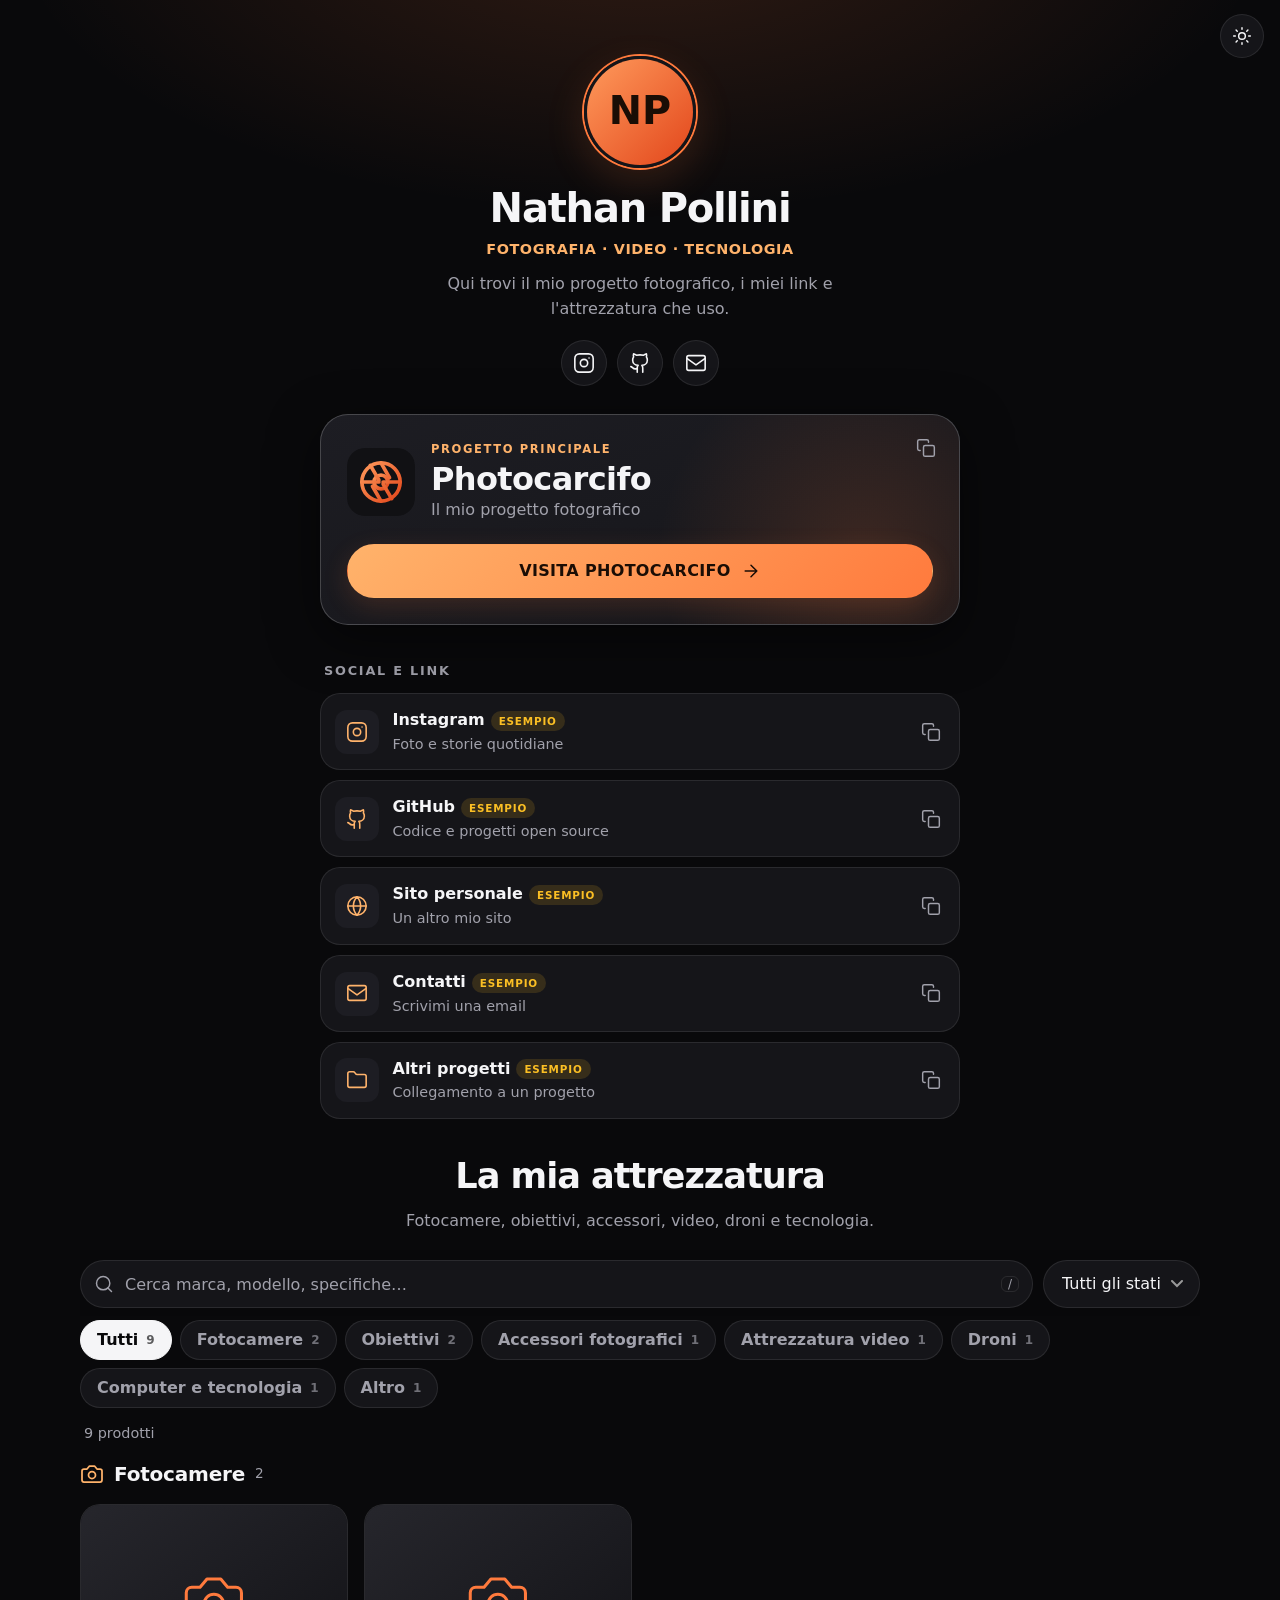
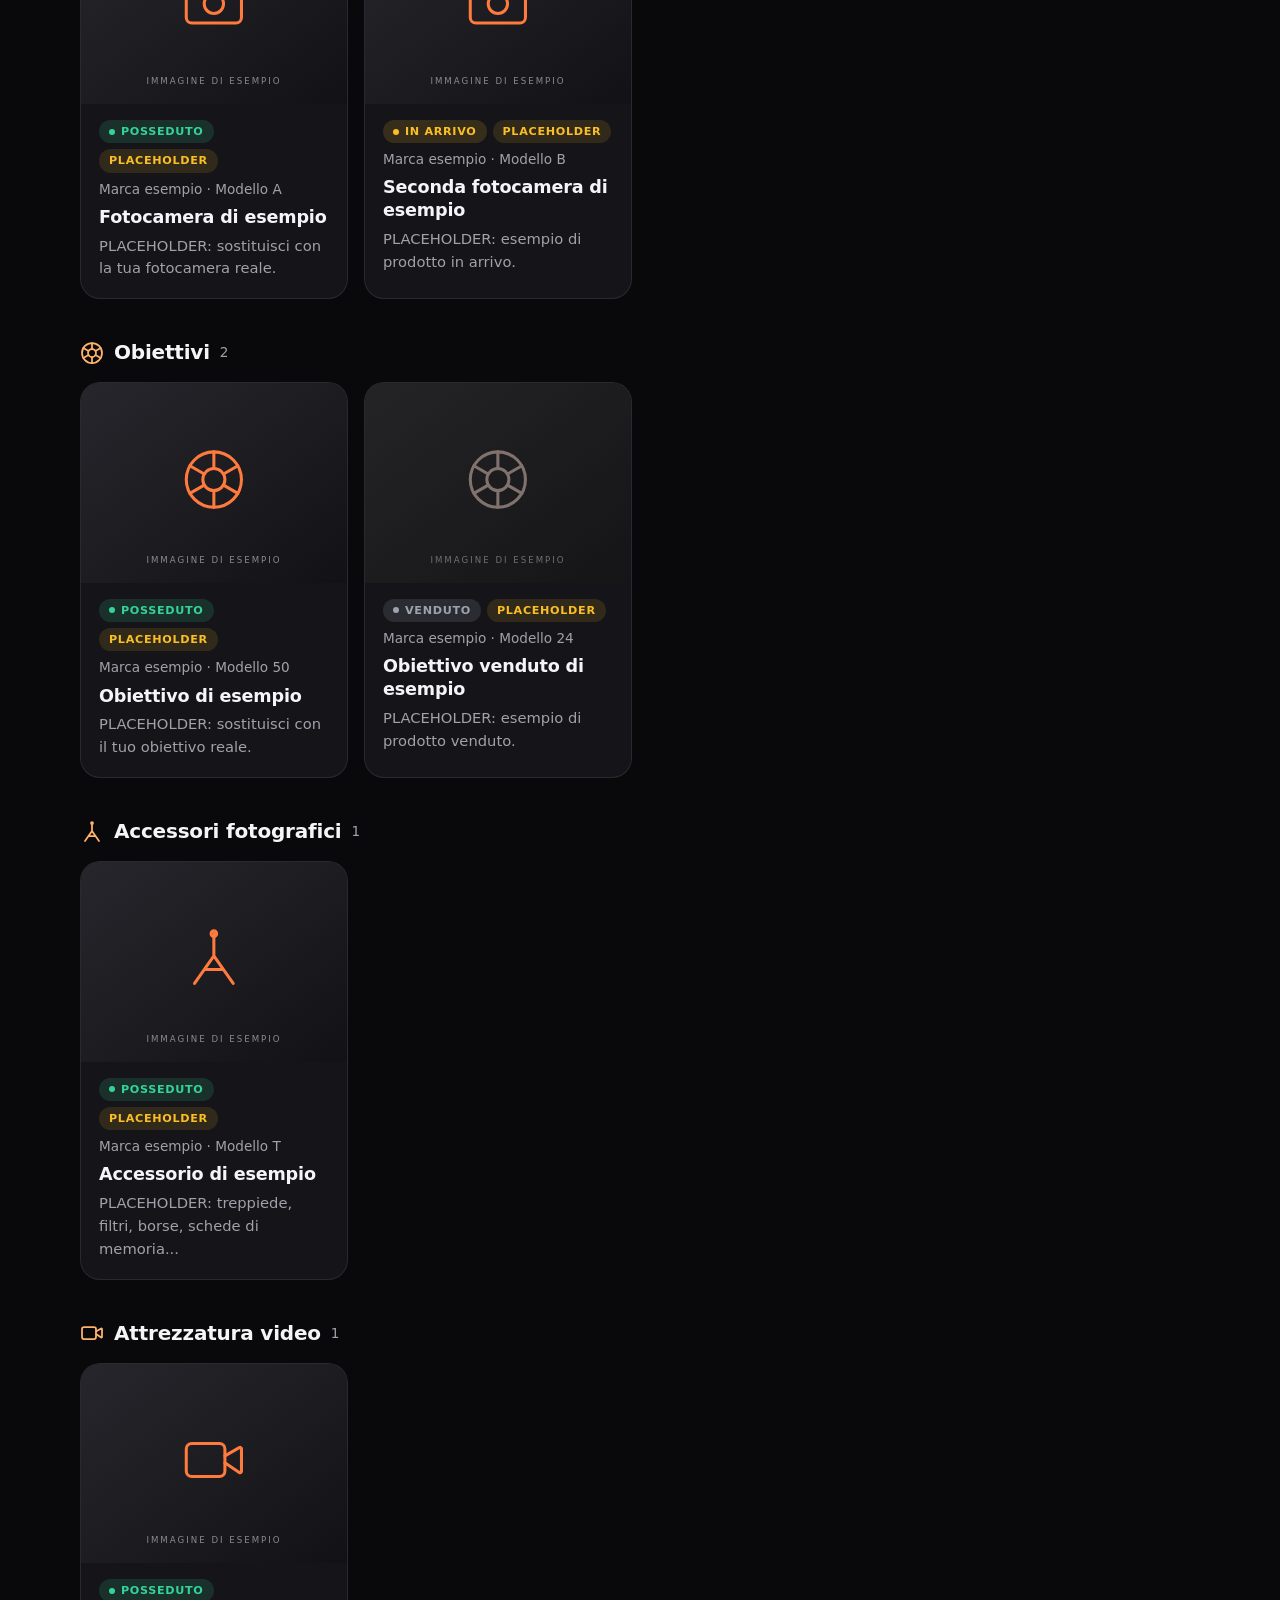
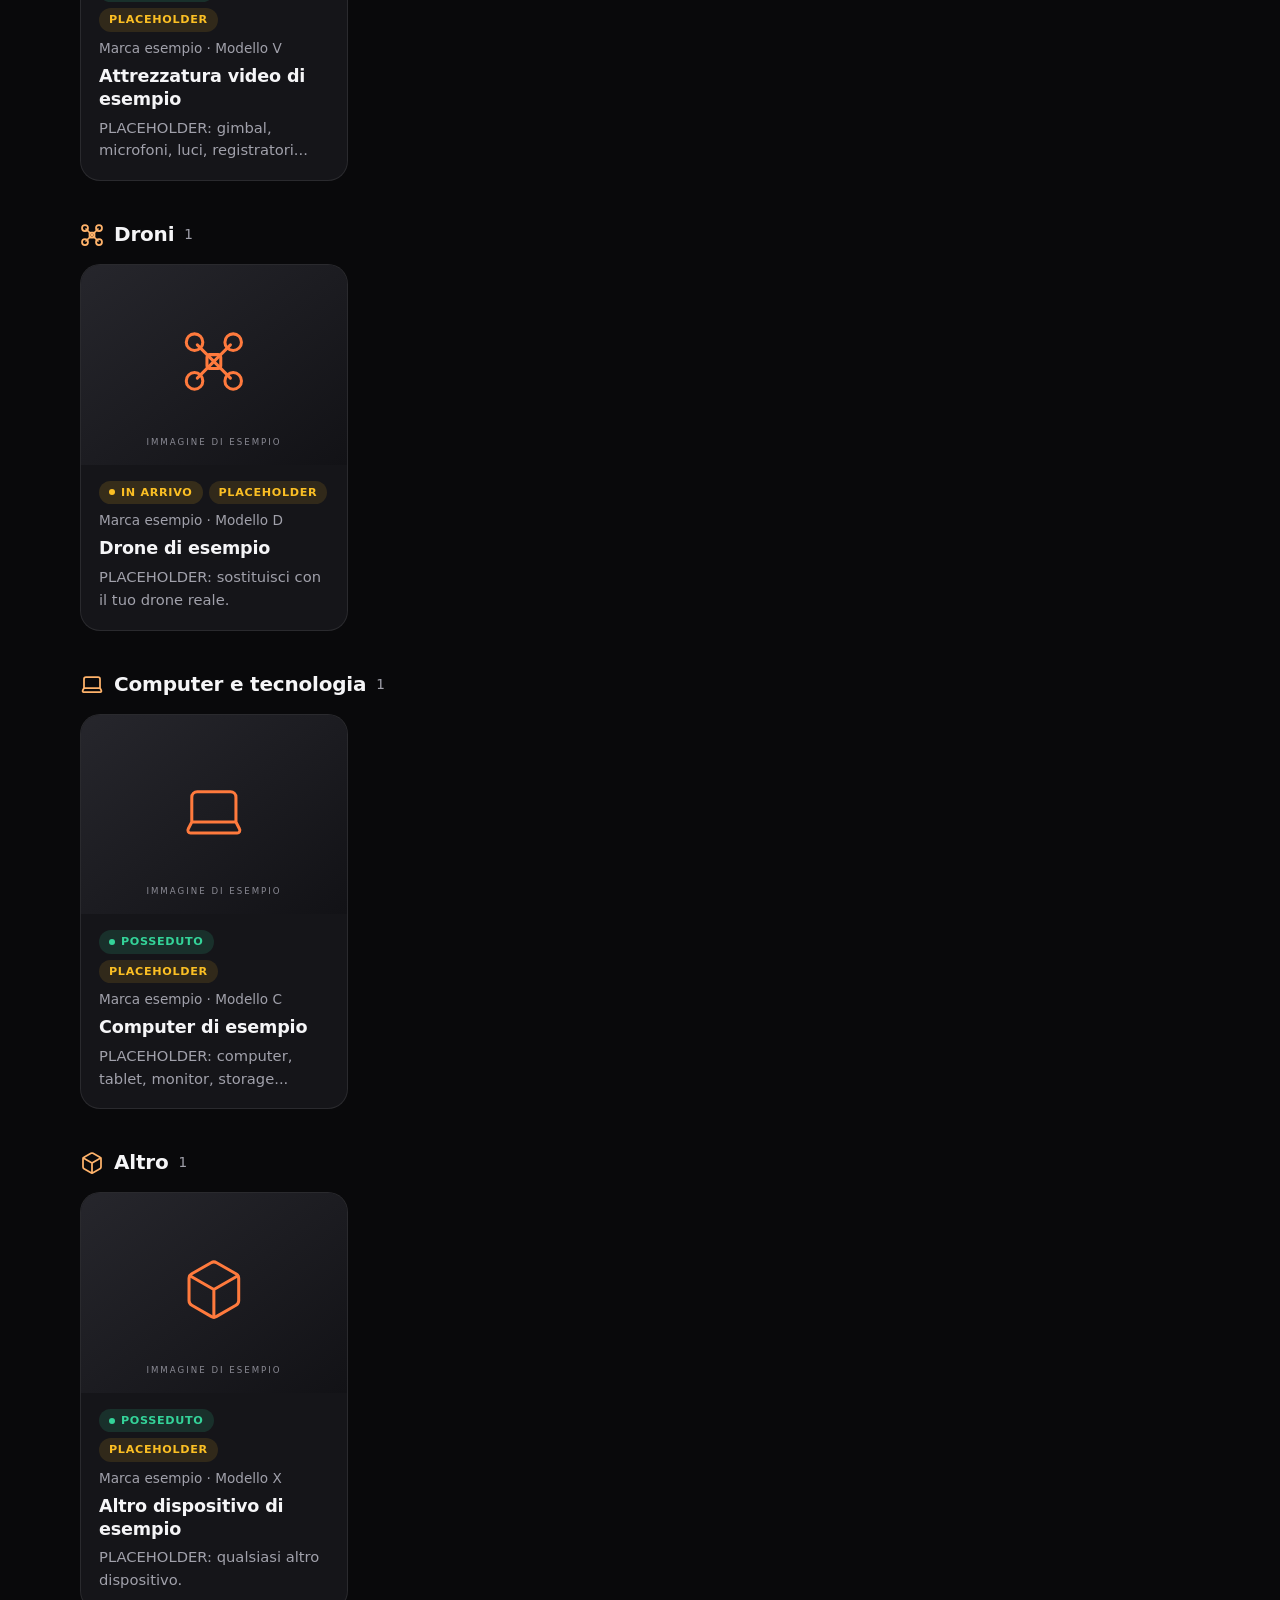
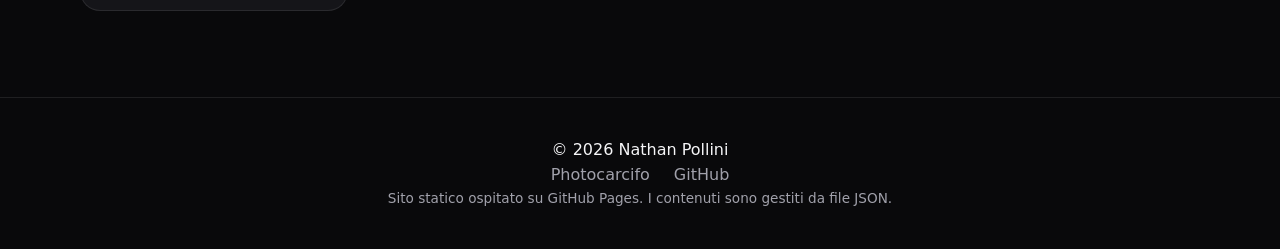
==== index.html @ 068db5f0 "Initial commit: gear.photocarcifo.ch personal gear hub Co-Authored-By: Claude Sonnet 5.5 <noreply@an" ====
<!doctype html>
<html lang="it" data-theme="dark">
<head>
  <meta charset="utf-8">
  <meta name="viewport" content="width=device-width, initial-scale=1, viewport-fit=cover">
  <title>Nathan Pollini · Gear — Attrezzatura e link</title>
  <meta name="description" content="Il mio progetto Photocarcifo, i miei link e tutta l'attrezzatura fotografica, video e tecnologica che uso: fotocamere, obiettivi, droni e altro.">
  <meta name="author" content="Nathan Pollini">
  <meta name="theme-color" content="#09090b">
  <link rel="canonical" href="https://gear.photocarcifo.ch/">

  <!-- Open Graph / Twitter (i social non eseguono JavaScript: questi tag restano statici) -->
  <meta property="og:type" content="website">
  <meta property="og:site_name" content="Nathan Pollini · Gear">
  <meta property="og:locale" content="it_IT">
  <meta property="og:title" content="Nathan Pollini · Gear">
  <meta property="og:description" content="Photocarcifo, link personali e la mia attrezzatura fotografica e tecnologica.">
  <meta property="og:url" content="https://gear.photocarcifo.ch/">
  <meta property="og:image" content="https://gear.photocarcifo.ch/assets/img/og.png">
  <meta property="og:image:width" content="1200">
  <meta property="og:image:height" content="630">
  <meta property="og:image:alt" content="Nathan Pollini · Gear">
  <meta name="twitter:card" content="summary_large_image">
  <meta name="twitter:title" content="Nathan Pollini · Gear">
  <meta name="twitter:description" content="Photocarcifo, link personali e la mia attrezzatura fotografica e tecnologica.">
  <meta name="twitter:image" content="https://gear.photocarcifo.ch/assets/img/og.png">

  <link rel="icon" href="assets/img/favicon.svg" type="image/svg+xml">
  <link rel="icon" href="assets/img/favicon-32.png" sizes="32x32" type="image/png">
  <link rel="apple-touch-icon" href="assets/img/apple-touch-icon.png">

  <script type="application/ld+json">
  {"@context":"https://schema.org","@type":"Person","name":"Nathan Pollini","url":"https://gear.photocarcifo.ch/","sameAs":["https://photocarcifo.ch"]}
  </script>

  <script>
    /* Applica il tema prima del rendering per evitare lampeggiamenti. Default: scuro. */
    try { var t = localStorage.getItem('theme'); if (t === 'light' || t === 'dark') document.documentElement.dataset.theme = t; } catch (e) {}
  </script>
  <link rel="preload" href="data/profile.json" as="fetch" crossorigin>
  <link rel="stylesheet" href="assets/css/style.css">
  <script src="assets/js/app.js" defer></script>
</head>
<body>
  <a class="skip" href="#main">Vai al contenuto</a>

  <button id="theme-toggle" class="icon-btn theme-toggle" type="button" aria-label="Passa al tema chiaro" title="Cambia tema"></button>

  <main id="main">
    <div class="narrow">
      <header class="profile" id="profile">
        <img id="avatar" class="avatar" src="assets/img/profile.svg" alt="Foto profilo di Nathan Pollini" width="112" height="112" decoding="async">
        <h1 id="name">Nathan Pollini</h1>
        <p id="tagline" class="tagline"></p>
        <p id="bio" class="bio"></p>
        <ul id="social" class="social" aria-label="Social"></ul>
      </header>

      <section id="featured" class="featured" aria-label="Progetto principale"></section>
      <div id="links"></div>
    </div>

    <section id="equipment" class="wide" aria-labelledby="equipment-title">
      <div class="section-head">
        <h2 id="equipment-title">La mia attrezzatura</h2>
        <p class="muted">Fotocamere, obiettivi, accessori, video, droni e tecnologia.</p>
      </div>

      <div class="toolbar" role="search">
        <div class="search">
          <svg class="icon" viewBox="0 0 24 24" fill="none" stroke="currentColor" stroke-width="1.75" stroke-linecap="round" aria-hidden="true"><circle cx="11" cy="11" r="8"/><path d="m21 21-4.3-4.3"/></svg>
          <input id="search" type="search" placeholder="Cerca marca, modello, specifiche…" aria-label="Cerca nell'attrezzatura" autocomplete="off" spellcheck="false">
          <kbd aria-hidden="true">/</kbd>
        </div>
        <label class="select">
          <span class="sr-only">Filtra per stato</span>
          <select id="status-filter">
            <option value="all">Tutti gli stati</option>
            <option value="owned">Posseduto</option>
            <option value="incoming">In arrivo</option>
            <option value="sold">Venduto</option>
          </select>
        </label>
      </div>
      <div id="chips" class="chips" role="group" aria-label="Filtra per categoria"></div>
      <p id="count" class="muted count" role="status" aria-live="polite"></p>
      <div id="catalog"></div>
    </section>

    <noscript><p class="noscript">Questo sito richiede JavaScript per mostrare i contenuti. Visita <a href="https://photocarcifo.ch">photocarcifo.ch</a>.</p></noscript>
  </main>

  <footer id="footer" class="footer">
    <div class="narrow">
      <p>© <span id="year">2026</span> Nathan Pollini</p>
      <ul id="footer-links" class="footer-links"></ul>
      <p id="footer-text" class="muted small"></p>
    </div>
  </footer>

  <dialog id="product-dialog" class="dialog" aria-labelledby="pd-title"></dialog>
  <dialog id="lightbox" class="lightbox" aria-label="Immagine ingrandita">
    <button class="icon-btn lb-close" type="button" aria-label="Chiudi immagine" data-close></button>
    <img alt="">
    <p class="lb-caption"></p>
  </dialog>
  <div id="toast" class="toast" role="status" aria-live="polite"></div>
</body>
</html>
---- assets/css/style.css ----
/* ===== Tokens ===== */
:root {
  --bg: #09090b;
  --surface: #151519;
  --surface-2: #1d1d23;
  --border: rgba(255, 255, 255, .09);
  --border-strong: rgba(255, 255, 255, .2);
  --text: #f5f5f7;
  --muted: #a1a1ab;
  --accent: #ff7a3d;
  --accent-2: #ffb36b;
  --accent-ink: #1a0d05;
  --glow: rgba(255, 122, 61, .16);
  --ok: #34d399;
  --warn: #fbbf24;
  --sold: #9ca3af;
  --shadow: 0 14px 50px rgba(0, 0, 0, .5);
  --radius: 20px;
  --radius-sm: 12px;
  --ease: cubic-bezier(.2, .8, .2, 1);
  --font: -apple-system, BlinkMacSystemFont, "SF Pro Display", "Inter", "Segoe UI", Roboto, system-ui, sans-serif;
  color-scheme: dark;
}
:root[data-theme="light"] {
  --bg: #f5f5f7;
  --surface: #ffffff;
  --surface-2: #f0f0f3;
  --border: rgba(0, 0, 0, .09);
  --border-strong: rgba(0, 0, 0, .22);
  --text: #1d1d1f;
  --muted: #5f5f68;
  --accent: #d9490f;
  --accent-2: #f26a2e;
  --accent-ink: #ffffff;
  --glow: rgba(255, 122, 61, .18);
  --ok: #047857;
  --warn: #92600a;
  --sold: #6b7280;
  --shadow: 0 14px 40px rgba(0, 0, 0, .12);
  color-scheme: light;
}

/* ===== Base ===== */
*, *::before, *::after { box-sizing: border-box; }
html { -webkit-text-size-adjust: 100%; scroll-behavior: smooth; }
body {
  margin: 0;
  font-family: var(--font);
  font-size: 16px;
  line-height: 1.55;
  color: var(--text);
  background: var(--bg);
  background-image: radial-gradient(900px 420px at 50% -80px, var(--glow), transparent 70%);
  background-repeat: no-repeat;
  -webkit-font-smoothing: antialiased;
  min-height: 100vh;
  transition: background-color .3s var(--ease), color .3s var(--ease);
  padding-left: env(safe-area-inset-left);
  padding-right: env(safe-area-inset-right);
}
body.lock { overflow: hidden; }
h1, h2, h3, p { margin: 0; }
a { color: inherit; text-decoration: none; }
img { max-width: 100%; display: block; }
ul { list-style: none; margin: 0; padding: 0; }
button, input, select { font: inherit; color: inherit; }
button { cursor: pointer; }
:focus-visible { outline: 3px solid var(--accent-2); outline-offset: 3px; border-radius: 8px; }
.muted { color: var(--muted); }
.small { font-size: .85rem; }
.sr-only { position: absolute; width: 1px; height: 1px; overflow: hidden; clip: rect(0 0 0 0); white-space: nowrap; }
.skip { position: absolute; left: 12px; top: -60px; z-index: 100; background: var(--accent); color: var(--accent-ink); padding: 10px 16px; border-radius: 10px; font-weight: 600; transition: top .2s; }
.skip:focus { top: 12px; }
.icon { width: 1.25em; height: 1.25em; flex: none; }
.narrow { width: min(100% - 32px, 640px); margin-inline: auto; }
.wide { width: min(100% - 32px, 1120px); margin-inline: auto; }

@keyframes rise { from { opacity: 0; transform: translateY(14px); } to { opacity: 1; transform: none; } }
.rise { animation: rise .6s var(--ease) both; animation-delay: calc(var(--i, 0) * 55ms); }

/* ===== Buttons ===== */
.icon-btn {
  display: inline-grid; place-items: center; width: 44px; height: 44px; border-radius: 50%;
  background: var(--surface); border: 1px solid var(--border); color: var(--text);
  transition: transform .2s var(--ease), border-color .2s, background .2s;
}
.icon-btn:hover { border-color: var(--border-strong); transform: translateY(-1px); }
.icon-btn:active { transform: scale(.94); }
.theme-toggle { position: absolute; top: calc(14px + env(safe-area-inset-top)); right: 16px; z-index: 5; }
.btn {
  display: inline-flex; align-items: center; justify-content: center; gap: 10px; min-height: 48px;
  padding: 0 22px; border-radius: 999px; font-weight: 650; letter-spacing: .02em;
  border: 1px solid var(--border); background: var(--surface-2); transition: transform .2s var(--ease), box-shadow .2s, background .2s;
}
.btn:hover { transform: translateY(-2px); }
.btn-primary { background: linear-gradient(135deg, var(--accent-2), var(--accent)); color: var(--accent-ink); border-color: transparent; box-shadow: 0 8px 26px var(--glow); }
.btn-primary:hover { box-shadow: 0 12px 34px rgba(255, 122, 61, .38); }
.copy-btn { width: 40px; height: 40px; background: transparent; border-color: transparent; color: var(--muted); }
.copy-btn:hover { color: var(--text); background: var(--surface-2); }
.copy-btn.done { color: var(--ok); }

/* ===== Profile ===== */
main { padding-top: calc(56px + env(safe-area-inset-top)); padding-bottom: 24px; }
.profile { text-align: center; padding-bottom: 28px; animation: rise .6s var(--ease) both; }
.avatar { width: 112px; height: 112px; border-radius: 50%; margin: 0 auto 18px; object-fit: cover; border: 3px solid var(--surface); box-shadow: 0 0 0 2px var(--accent), 0 14px 40px var(--glow); }
.profile h1 { font-size: clamp(1.9rem, 6vw, 2.5rem); letter-spacing: -.03em; line-height: 1.1; font-weight: 750; }
.tagline { margin-top: 8px; color: var(--accent-2); font-weight: 600; letter-spacing: .04em; font-size: .9rem; text-transform: uppercase; }
.bio { margin: 12px auto 0; color: var(--muted); max-width: 46ch; }
.social { display: flex; justify-content: center; gap: 10px; margin-top: 18px; flex-wrap: wrap; }
.social a { display: grid; place-items: center; width: 46px; height: 46px; border-radius: 50%; background: var(--surface); border: 1px solid var(--border); transition: transform .25s var(--ease), border-color .2s, color .2s; }
.social a:hover { transform: translateY(-3px); border-color: var(--accent); color: var(--accent-2); }
.social .icon { width: 22px; height: 22px; }

/* ===== Featured ===== */
.featured { position: relative; margin-bottom: 36px; animation: rise .6s .1s var(--ease) both; }
.featured-card {
  position: relative; display: block; overflow: hidden; padding: 26px; border-radius: 28px;
  background: linear-gradient(160deg, var(--surface-2), var(--surface));
  border: 1px solid var(--border-strong); box-shadow: var(--shadow);
  transition: transform .35s var(--ease), border-color .3s;
}
.featured-card::before { content: ""; position: absolute; inset: -40% -20% auto auto; width: 70%; aspect-ratio: 1; background: radial-gradient(circle, var(--glow), transparent 65%); pointer-events: none; transition: transform .6s var(--ease); }
.featured-card:hover { transform: translateY(-4px); border-color: var(--accent); }
.featured-card:hover::before { transform: scale(1.25); }
.featured-head { position: relative; display: flex; align-items: center; gap: 16px; margin-bottom: 22px; }
.featured-icon { width: 68px; height: 68px; border-radius: 18px; flex: none; }
.eyebrow { display: block; font-size: .72rem; letter-spacing: .14em; text-transform: uppercase; color: var(--accent-2); font-weight: 700; margin-bottom: 2px; }
.featured h2 { font-size: clamp(1.6rem, 5vw, 2rem); letter-spacing: -.02em; line-height: 1.15; }
.featured p { color: var(--muted); }
.featured .btn { position: relative; width: 100%; min-height: 54px; font-size: 1rem; }
.featured .btn .icon { transition: transform .25s var(--ease); }
.featured-card:hover .btn .icon { transform: translateX(4px); }
.featured > .copy-btn { position: absolute; top: 14px; right: 14px; z-index: 2; }

/* ===== Links ===== */
.group { margin-bottom: 30px; }
.group h2, .section-head h2 { font-size: .8rem; text-transform: uppercase; letter-spacing: .14em; color: var(--muted); font-weight: 700; margin-bottom: 12px; padding-inline: 4px; }
.link-list { display: grid; gap: 10px; }
.link-card { position: relative; display: flex; align-items: center; border-radius: var(--radius); background: var(--surface); border: 1px solid var(--border); transition: transform .25s var(--ease), border-color .2s, box-shadow .25s; }
.link-card:hover { transform: translateY(-2px); border-color: var(--border-strong); box-shadow: var(--shadow); }
.link-main { display: flex; align-items: center; gap: 14px; flex: 1; min-width: 0; padding: 14px 6px 14px 14px; min-height: 68px; border-radius: var(--radius); }
.link-ico { display: grid; place-items: center; width: 44px; height: 44px; border-radius: 12px; background: var(--surface-2); color: var(--accent-2); flex: none; transition: background .25s, color .25s; }
.link-ico img { width: 44px; height: 44px; border-radius: 12px; object-fit: cover; }
.link-card:hover .link-ico { background: var(--accent); color: var(--accent-ink); }
.link-ico .icon { width: 22px; height: 22px; }
.link-text { min-width: 0; display: block; }
.link-text strong { display: block; font-weight: 650; }
.link-text > span { display: block; color: var(--muted); font-size: .9rem; overflow: hidden; text-overflow: ellipsis; white-space: nowrap; }
.link-card .copy-btn { margin-right: 8px; }
.tag { display: inline-block; font-size: .65rem; letter-spacing: .08em; text-transform: uppercase; font-weight: 700; padding: 2px 8px; border-radius: 999px; background: rgba(251, 191, 36, .14); color: var(--warn); vertical-align: middle; margin-left: 6px; }

/* ===== Equipment ===== */
#equipment { margin-top: 24px; }
.section-head { margin-bottom: 16px; text-align: center; }
.section-head h2 { font-size: clamp(1.6rem, 5vw, 2.2rem); letter-spacing: -.03em; text-transform: none; color: var(--text); margin-bottom: 6px; font-weight: 750; }
.toolbar { display: flex; gap: 10px; flex-wrap: wrap; position: sticky; top: 0; z-index: 10; padding: 10px 0 8px; background: color-mix(in srgb, var(--bg) 80%, transparent); backdrop-filter: blur(14px); -webkit-backdrop-filter: blur(14px); }
.search { position: relative; flex: 1 1 260px; display: flex; align-items: center; }
.search .icon { position: absolute; left: 14px; color: var(--muted); pointer-events: none; }
.search input { width: 100%; height: 48px; padding: 0 40px 0 44px; border-radius: 999px; border: 1px solid var(--border); background: var(--surface); outline-offset: 2px; transition: border-color .2s, box-shadow .2s; }
.search input::placeholder { color: var(--muted); }
.search input:focus { border-color: var(--accent); box-shadow: 0 0 0 4px var(--glow); }
.search kbd { position: absolute; right: 14px; font: .75rem var(--font); color: var(--muted); border: 1px solid var(--border); border-radius: 6px; padding: 0 6px; }
@media (hover: none) { .search kbd { display: none; } }
.select select { height: 48px; padding: 0 38px 0 18px; border-radius: 999px; border: 1px solid var(--border); background: var(--surface); appearance: none; -webkit-appearance: none; cursor: pointer;
  background-image: url("data:image/svg+xml,%3Csvg xmlns='http://www.w3.org/2000/svg' width='12' height='8' fill='none' stroke='%23999' stroke-width='2' stroke-linecap='round'%3E%3Cpath d='m1 1 5 5 5-5'/%3E%3C/svg%3E"); background-repeat: no-repeat; background-position: right 16px center; }
.chips { display: flex; gap: 8px; overflow-x: auto; padding: 4px 2px 10px; margin: 0 -2px; scrollbar-width: none; scroll-snap-type: x proximity; }
.chips::-webkit-scrollbar { display: none; }
.chip { flex: none; scroll-snap-align: start; min-height: 40px; padding: 0 16px; border-radius: 999px; border: 1px solid var(--border); background: var(--surface); color: var(--muted); font-weight: 550; white-space: nowrap; display: inline-flex; align-items: center; gap: 8px; transition: all .2s var(--ease); }
.chip:hover { color: var(--text); border-color: var(--border-strong); }
.chip[aria-pressed="true"] { background: var(--text); color: var(--bg); border-color: var(--text); }
.chip small { opacity: .65; font-size: .75rem; }
.count { margin: 4px 4px 14px; font-size: .9rem; }
.cat-block { margin-bottom: 38px; }
.cat-block > h3 { display: flex; align-items: center; gap: 10px; font-size: 1.25rem; letter-spacing: -.01em; margin-bottom: 14px; }
.cat-block > h3 .icon { color: var(--accent-2); width: 24px; height: 24px; }
.cat-block > h3 small { color: var(--muted); font-weight: 500; font-size: .85rem; }
.grid { display: grid; gap: 16px; grid-template-columns: repeat(auto-fill, minmax(260px, 1fr)); }
.product { position: relative; overflow: hidden; border-radius: var(--radius); background: var(--surface); border: 1px solid var(--border); display: flex; flex-direction: column; transition: transform .3s var(--ease), border-color .25s, box-shadow .3s; }
.product:hover, .product:focus-within { transform: translateY(-4px); border-color: var(--border-strong); box-shadow: var(--shadow); }
.thumb { aspect-ratio: 4 / 3; overflow: hidden; background: var(--surface-2); }
.thumb img { width: 100%; height: 100%; object-fit: cover; transition: transform .6s var(--ease); }
.product:hover .thumb img { transform: scale(1.05); }
.p-body { padding: 16px 18px 18px; display: flex; flex-direction: column; gap: 6px; flex: 1; }
.badges { display: flex; gap: 6px; flex-wrap: wrap; }
.badge { display: inline-flex; align-items: center; gap: 6px; font-size: .7rem; font-weight: 700; letter-spacing: .06em; text-transform: uppercase; padding: 3px 10px; border-radius: 999px; background: var(--surface-2); color: var(--muted); }
.badge::before { content: ""; width: 6px; height: 6px; border-radius: 50%; background: currentColor; }
.st-owned { color: var(--ok); background: color-mix(in srgb, var(--ok) 14%, transparent); }
.st-incoming { color: var(--warn); background: color-mix(in srgb, var(--warn) 14%, transparent); }
.st-sold { color: var(--sold); background: color-mix(in srgb, var(--sold) 16%, transparent); }
.badge.ph { color: var(--warn); background: rgba(251, 191, 36, .12); }
.badge.ph::before { display: none; }
.brand { color: var(--muted); font-size: .85rem; }
.product h3 { font-size: 1.1rem; line-height: 1.3; letter-spacing: -.01em; }
.product h3 button { all: unset; cursor: pointer; }
.product h3 button::after { content: ""; position: absolute; inset: 0; border-radius: var(--radius); }
.product h3 button:focus-visible { outline: none; }
.product h3 button:focus-visible::after { outline: 3px solid var(--accent-2); outline-offset: -3px; }
.p-desc { color: var(--muted); font-size: .92rem; display: -webkit-box; -webkit-line-clamp: 3; -webkit-box-orient: vertical; overflow: hidden; }
.sold .thumb img { filter: grayscale(.85) opacity(.75); }
.empty { text-align: center; padding: 56px 16px; color: var(--muted); border: 1px dashed var(--border-strong); border-radius: var(--radius); }
.empty strong { display: block; color: var(--text); font-size: 1.1rem; margin-bottom: 4px; }
.error-box { padding: 20px; border-radius: var(--radius); border: 1px solid var(--warn); color: var(--warn); background: rgba(251, 191, 36, .08); }
.noscript { text-align: center; padding: 24px; }

/* ===== Dialog ===== */
.dialog { width: min(100% - 24px, 760px); max-height: min(92dvh, 900px); padding: 0; border: 1px solid var(--border-strong); border-radius: 26px; background: var(--surface); color: var(--text); box-shadow: var(--shadow); overflow: auto; overscroll-behavior: contain; }
.dialog[open] { animation: pop .35s var(--ease); }
.dialog::backdrop, .lightbox::backdrop { background: rgba(0, 0, 0, .62); backdrop-filter: blur(6px); -webkit-backdrop-filter: blur(6px); }
.dialog[open]::backdrop, .lightbox[open]::backdrop { animation: fade .3s ease; }
@keyframes pop { from { opacity: 0; transform: translateY(18px) scale(.97); } to { opacity: 1; transform: none; } }
@keyframes fade { from { opacity: 0; } to { opacity: 1; } }
.pd-close { position: absolute; top: 12px; right: 12px; z-index: 2; background: color-mix(in srgb, var(--bg) 70%, transparent); backdrop-filter: blur(8px); }
.pd-image { position: relative; display: block; width: 100%; padding: 0; border: 0; background: var(--surface-2); cursor: zoom-in; aspect-ratio: 4 / 3; max-height: 50dvh; overflow: hidden; }
.pd-image img { width: 100%; height: 100%; object-fit: cover; }
.pd-zoom { position: absolute; right: 12px; bottom: 12px; display: inline-flex; gap: 6px; align-items: center; font-size: .8rem; padding: 6px 12px; border-radius: 999px; background: rgba(0, 0, 0, .6); color: #fff; }
.pd-body { padding: 22px 24px 26px; display: grid; gap: 14px; }
.pd-body h2 { font-size: 1.6rem; letter-spacing: -.02em; line-height: 1.2; }
.specs { display: grid; grid-template-columns: max-content 1fr; gap: 0 18px; margin: 0; border-top: 1px solid var(--border); }
.specs dt, .specs dd { margin: 0; padding: 9px 0; border-bottom: 1px solid var(--border); }
.specs dt { color: var(--muted); }
.pd-actions { display: flex; gap: 10px; flex-wrap: wrap; }
.pd-actions .btn { min-height: 44px; padding: 0 18px; font-size: .92rem; }

.lightbox { width: 100vw; max-width: 100vw; height: 100dvh; max-height: 100dvh; margin: 0; padding: 20px; border: 0; background: transparent; color: #fff; overflow: hidden; }
.lightbox[open] { display: flex; flex-direction: column; align-items: center; justify-content: center; gap: 12px; animation: fade .25s ease; }
.lightbox img { max-width: min(100%, 1400px); max-height: calc(100dvh - 120px); object-fit: contain; border-radius: 14px; cursor: zoom-out; animation: pop .35s var(--ease); background: var(--surface-2); }
.lb-close { position: absolute; top: calc(14px + env(safe-area-inset-top)); right: 14px; background: rgba(255, 255, 255, .14); color: #fff; border-color: transparent; }
.lb-caption { color: #e5e5ea; font-size: .95rem; text-align: center; }

/* ===== Footer & toast ===== */
.footer { text-align: center; padding: 40px 0 calc(40px + env(safe-area-inset-bottom)); border-top: 1px solid var(--border); margin-top: 24px; display: grid; gap: 10px; }
.footer-links { display: flex; gap: 8px 20px; justify-content: center; flex-wrap: wrap; }
.footer-links a { color: var(--muted); padding: 6px 2px; transition: color .2s; }
.footer-links a:hover { color: var(--accent-2); }
.toast { position: fixed; left: 50%; bottom: calc(24px + env(safe-area-inset-bottom)); transform: translate(-50%, 20px); opacity: 0; pointer-events: none; z-index: 1000; background: var(--text); color: var(--bg); padding: 10px 18px; border-radius: 999px; font-weight: 600; font-size: .9rem; transition: all .3s var(--ease); }
.toast.show { opacity: 1; transform: translate(-50%, 0); }

/* ===== 404 ===== */
.nf { min-height: 100dvh; display: grid; place-items: center; text-align: center; padding: 24px; }
.nf h1 { font-size: clamp(4rem, 22vw, 8rem); line-height: 1; letter-spacing: -.05em; background: linear-gradient(135deg, var(--accent-2), var(--accent)); -webkit-background-clip: text; background-clip: text; color: transparent; }
.nf p { color: var(--muted); margin: 8px 0 24px; }

@media (min-width: 900px) { .chips { flex-wrap: wrap; overflow: visible; } }
@media (max-width: 520px) {
  .featured-card { padding: 20px; }
  .featured-icon { width: 58px; height: 58px; }
  .pd-body { padding: 18px 18px 22px; }
  .pd-image { aspect-ratio: 16 / 10; max-height: 30dvh; }
  .select { flex: 1 1 100%; }
  .select select { width: 100%; }
}
@media (prefers-reduced-motion: reduce) {
  *, *::before, *::after { animation-duration: .01ms !important; animation-delay: 0s !important; transition-duration: .01ms !important; scroll-behavior: auto !important; }
}
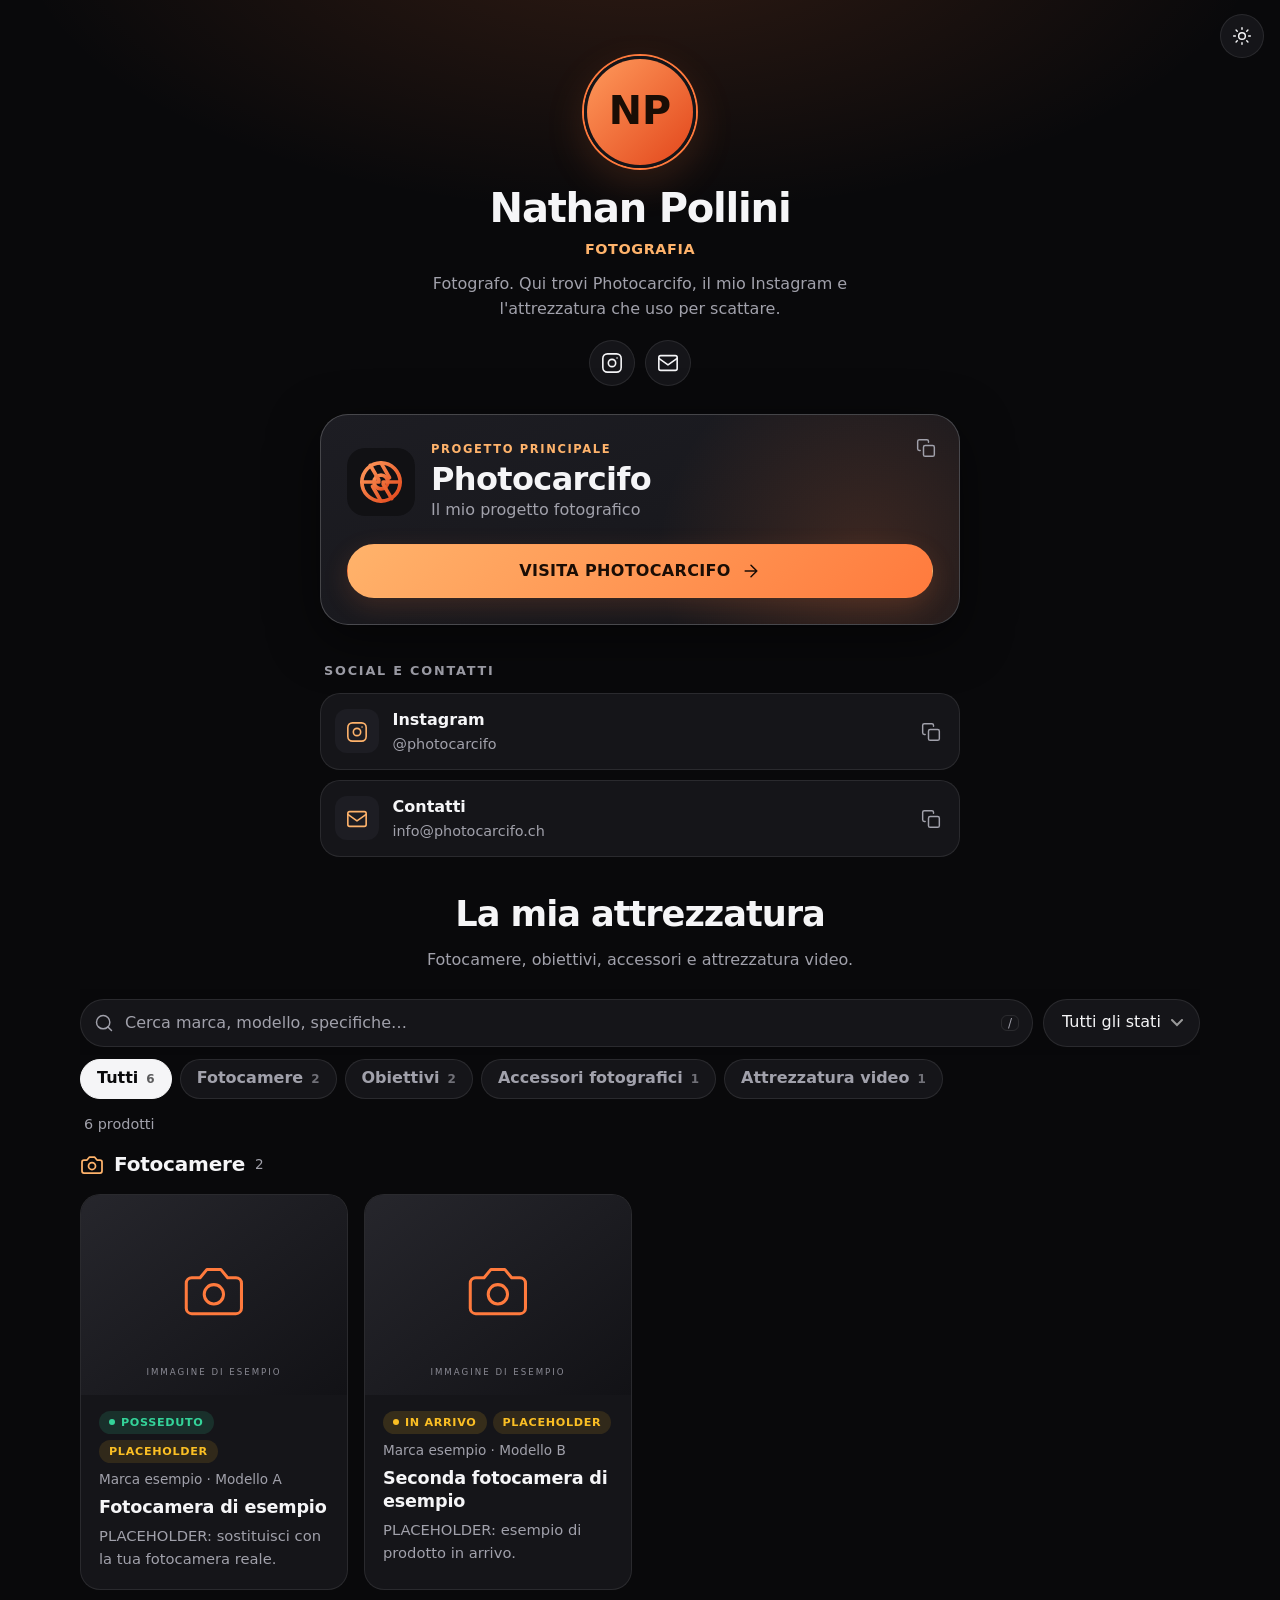
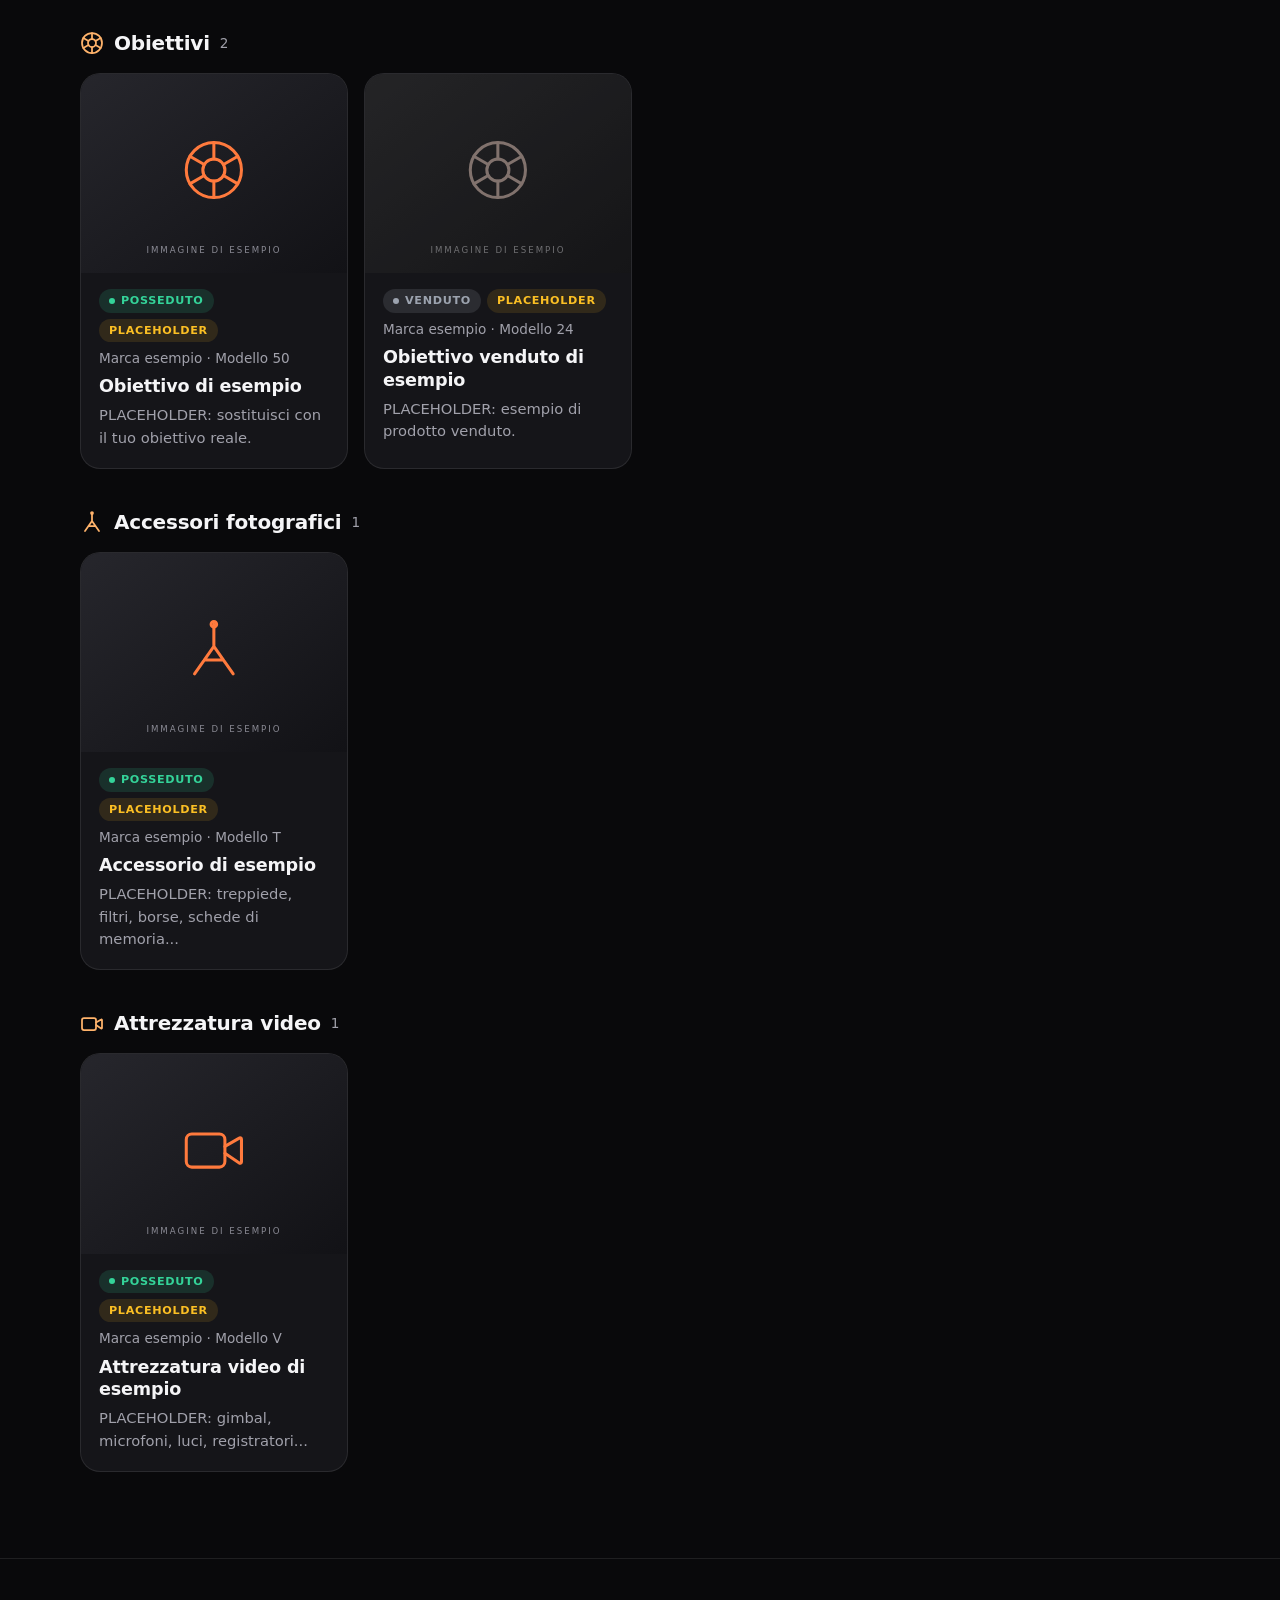
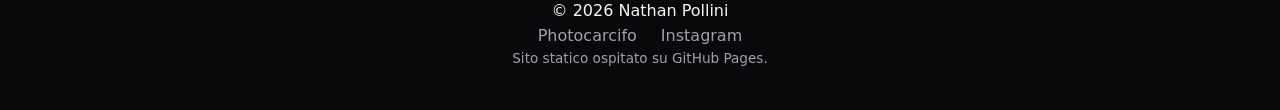
==== commit 42231aee: "Focus on photography: trim categories, real Instagram/email links, neutral bio Co-Authored-By: Claud" ====
--- a/index.html
+++ b/index.html
@@ -3,8 +3,8 @@
 <head>
   <meta charset="utf-8">
   <meta name="viewport" content="width=device-width, initial-scale=1, viewport-fit=cover">
-  <title>Nathan Pollini · Gear — Attrezzatura e link</title>
-  <meta name="description" content="Il mio progetto Photocarcifo, i miei link e tutta l'attrezzatura fotografica, video e tecnologica che uso: fotocamere, obiettivi, droni e altro.">
+  <title>Nathan Pollini · Gear — Attrezzatura fotografica</title>
+  <meta name="description" content="Photocarcifo, il mio Instagram e l'attrezzatura fotografica e video che uso: fotocamere, obiettivi e accessori.">
   <meta name="author" content="Nathan Pollini">
   <meta name="theme-color" content="#09090b">
   <link rel="canonical" href="https://gear.photocarcifo.ch/">
@@ -14,7 +14,7 @@
   <meta property="og:site_name" content="Nathan Pollini · Gear">
   <meta property="og:locale" content="it_IT">
   <meta property="og:title" content="Nathan Pollini · Gear">
-  <meta property="og:description" content="Photocarcifo, link personali e la mia attrezzatura fotografica e tecnologica.">
+  <meta property="og:description" content="Photocarcifo, Instagram e la mia attrezzatura fotografica e video.">
   <meta property="og:url" content="https://gear.photocarcifo.ch/">
   <meta property="og:image" content="https://gear.photocarcifo.ch/assets/img/og.png">
   <meta property="og:image:width" content="1200">
@@ -22,7 +22,7 @@
   <meta property="og:image:alt" content="Nathan Pollini · Gear">
   <meta name="twitter:card" content="summary_large_image">
   <meta name="twitter:title" content="Nathan Pollini · Gear">
-  <meta name="twitter:description" content="Photocarcifo, link personali e la mia attrezzatura fotografica e tecnologica.">
+  <meta name="twitter:description" content="Photocarcifo, Instagram e la mia attrezzatura fotografica e video.">
   <meta name="twitter:image" content="https://gear.photocarcifo.ch/assets/img/og.png">
 
   <link rel="icon" href="assets/img/favicon.svg" type="image/svg+xml">
@@ -30,7 +30,7 @@
   <link rel="apple-touch-icon" href="assets/img/apple-touch-icon.png">
 
   <script type="application/ld+json">
-  {"@context":"https://schema.org","@type":"Person","name":"Nathan Pollini","url":"https://gear.photocarcifo.ch/","sameAs":["https://photocarcifo.ch"]}
+  {"@context":"https://schema.org","@type":"Person","name":"Nathan Pollini","url":"https://gear.photocarcifo.ch/","sameAs":["https://photocarcifo.ch","https://www.instagram.com/photocarcifo/"]}
   </script>
 
   <script>
@@ -63,7 +63,7 @@
     <section id="equipment" class="wide" aria-labelledby="equipment-title">
       <div class="section-head">
         <h2 id="equipment-title">La mia attrezzatura</h2>
-        <p class="muted">Fotocamere, obiettivi, accessori, video, droni e tecnologia.</p>
+        <p class="muted">Fotocamere, obiettivi, accessori e attrezzatura video.</p>
       </div>
 
       <div class="toolbar" role="search">
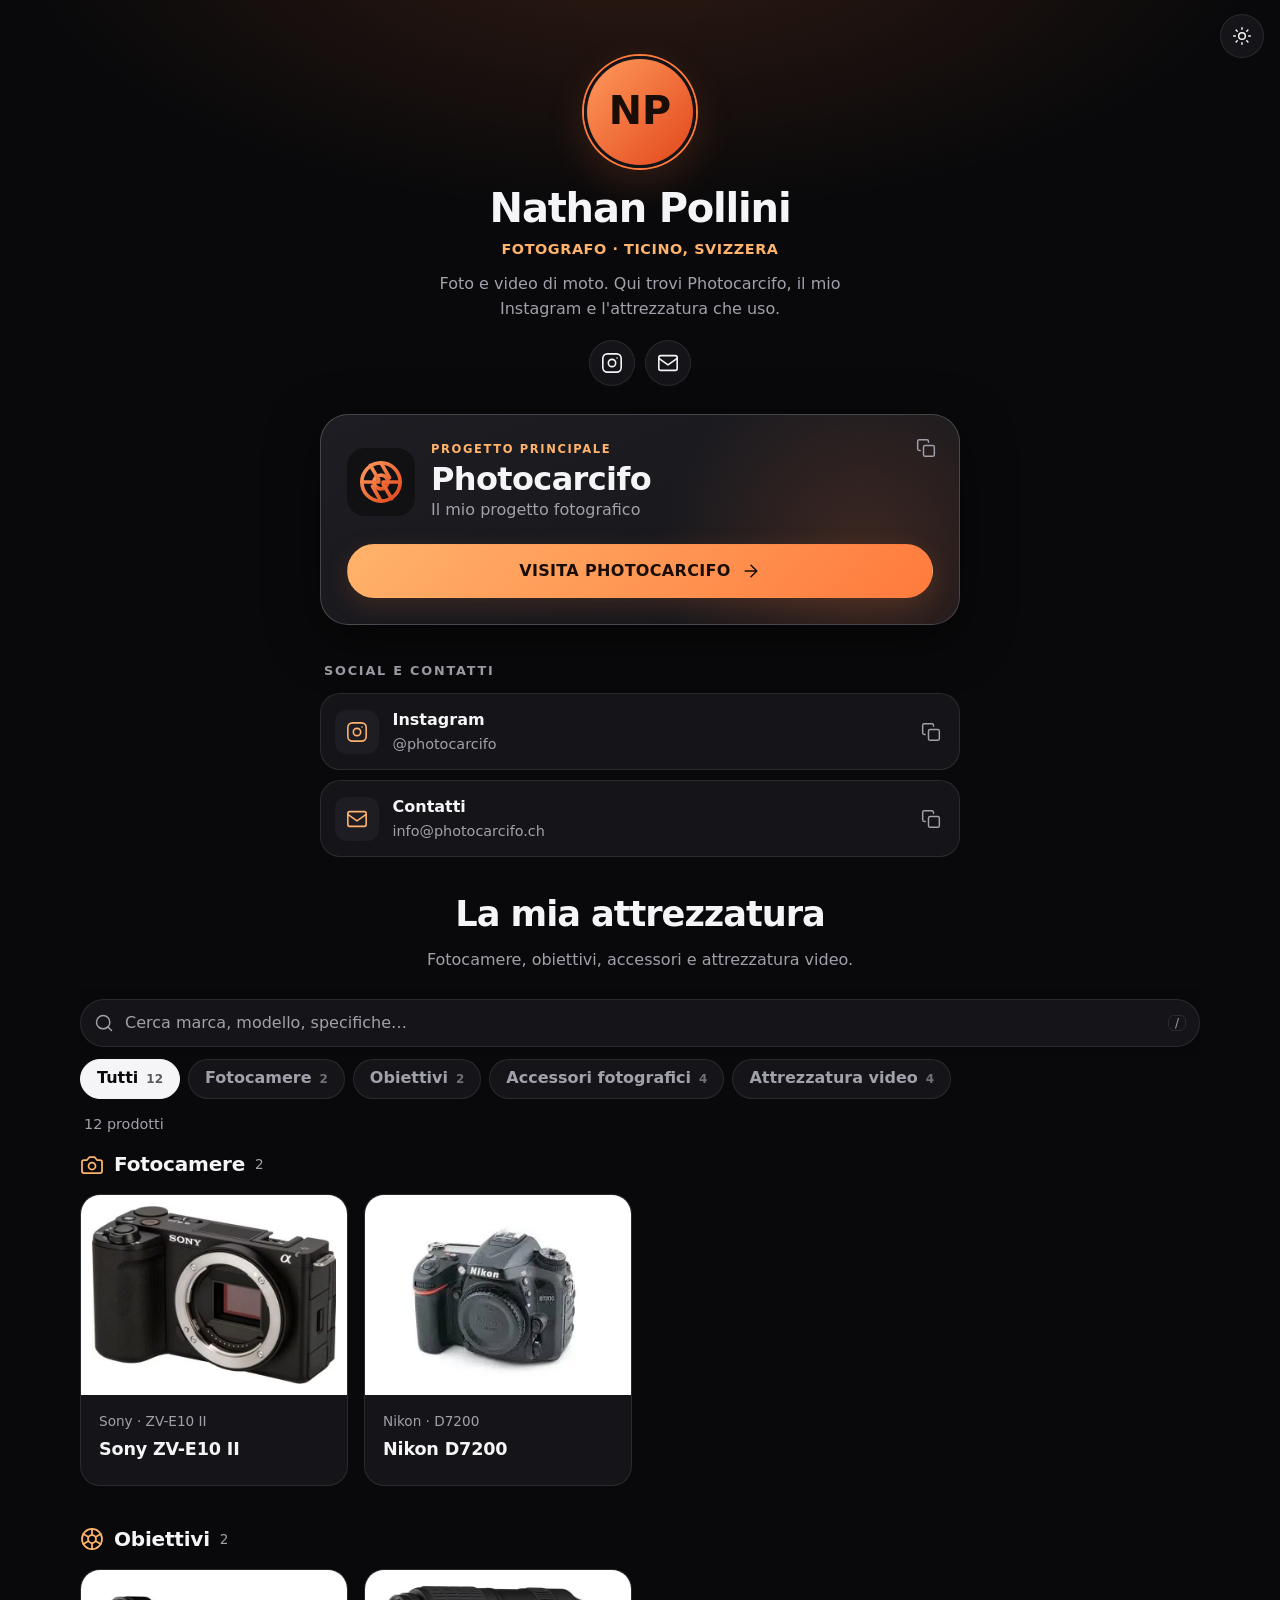
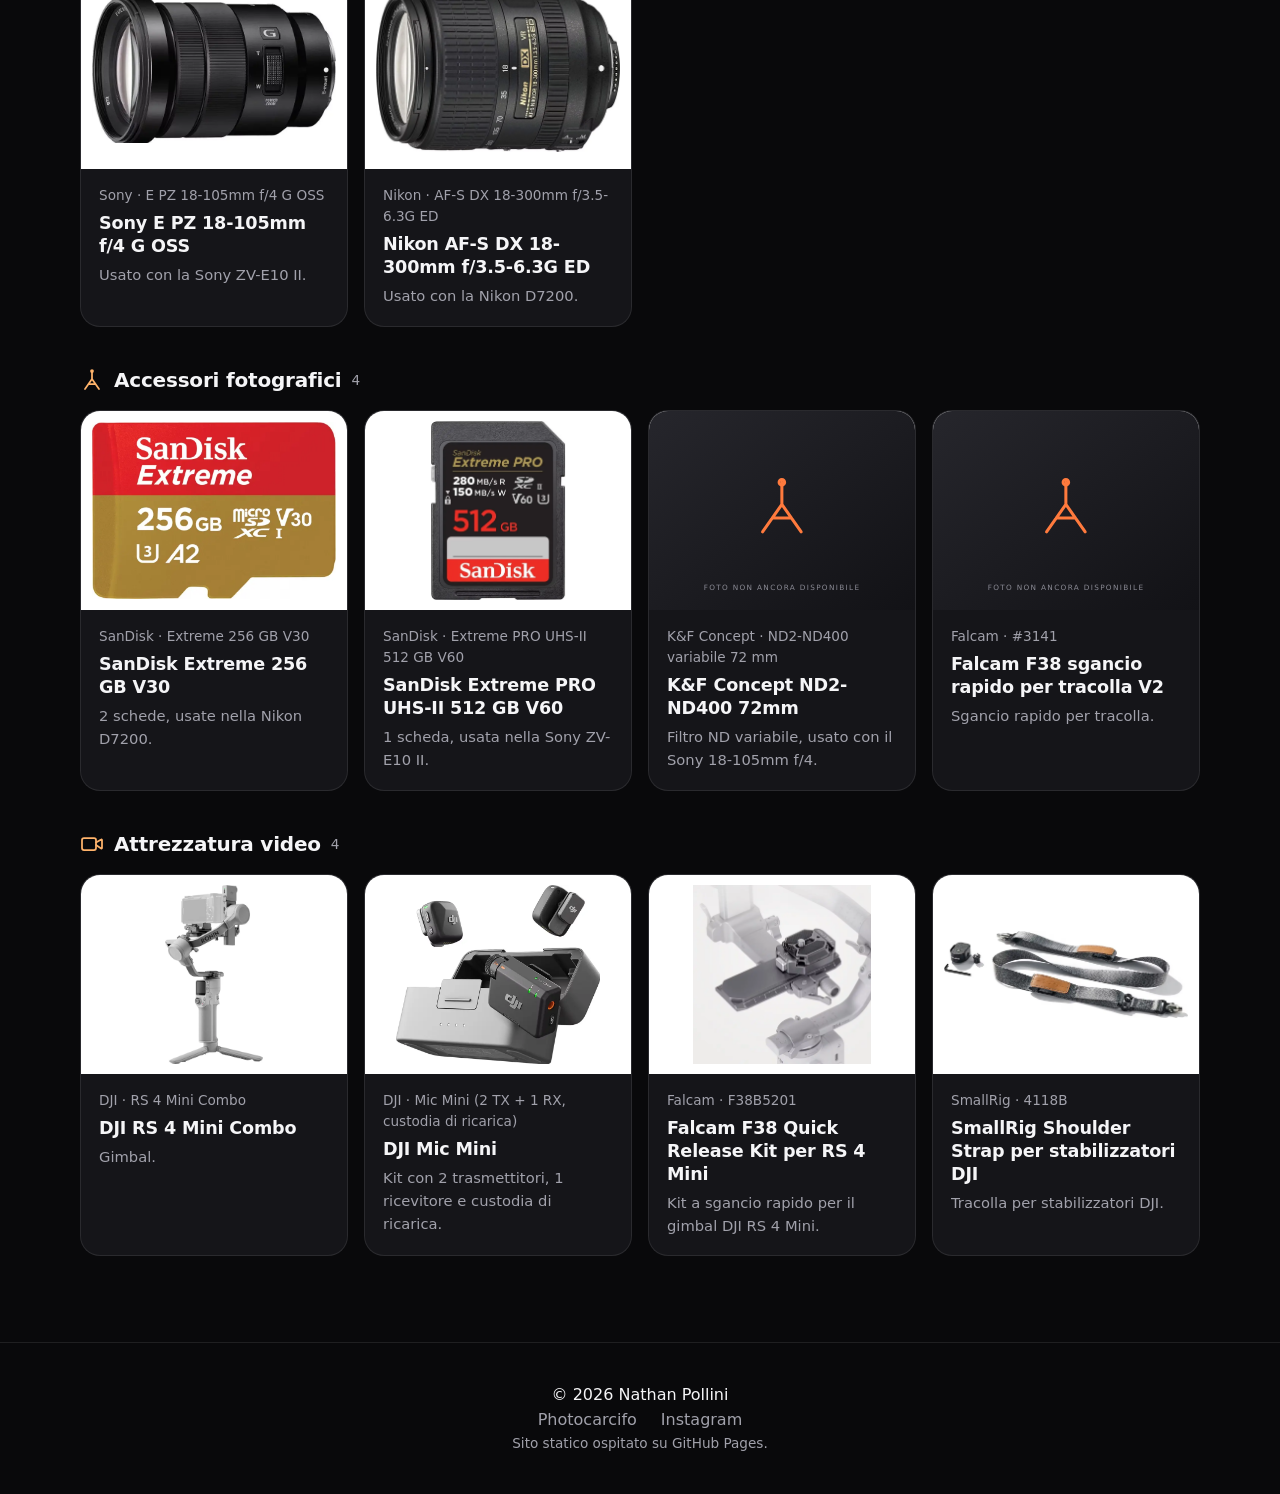
==== commit 86d1e882: "Remove ownership status badge and status filter Co-Authored-By: Claude Sonnet 5.5 <noreply@anthropic" ====
--- a/index.html
+++ b/index.html
@@ -72,15 +72,6 @@
           <input id="search" type="search" placeholder="Cerca marca, modello, specifiche…" aria-label="Cerca nell'attrezzatura" autocomplete="off" spellcheck="false">
           <kbd aria-hidden="true">/</kbd>
         </div>
-        <label class="select">
-          <span class="sr-only">Filtra per stato</span>
-          <select id="status-filter">
-            <option value="all">Tutti gli stati</option>
-            <option value="owned">Posseduto</option>
-            <option value="incoming">In arrivo</option>
-            <option value="sold">Venduto</option>
-          </select>
-        </label>
       </div>
       <div id="chips" class="chips" role="group" aria-label="Filtra per categoria"></div>
       <p id="count" class="muted count" role="status" aria-live="polite"></p>
--- a/assets/css/style.css
+++ b/assets/css/style.css
@@ -177,8 +177,8 @@
 .grid { display: grid; gap: 16px; grid-template-columns: repeat(auto-fill, minmax(260px, 1fr)); }
 .product { position: relative; overflow: hidden; border-radius: var(--radius); background: var(--surface); border: 1px solid var(--border); display: flex; flex-direction: column; transition: transform .3s var(--ease), border-color .25s, box-shadow .3s; }
 .product:hover, .product:focus-within { transform: translateY(-4px); border-color: var(--border-strong); box-shadow: var(--shadow); }
-.thumb { aspect-ratio: 4 / 3; overflow: hidden; background: var(--surface-2); }
-.thumb img { width: 100%; height: 100%; object-fit: cover; transition: transform .6s var(--ease); }
+.thumb { aspect-ratio: 4 / 3; overflow: hidden; background: #ffffff; }
+.thumb img { width: 100%; height: 100%; object-fit: contain; padding: 4%; transition: transform .6s var(--ease); }
 .product:hover .thumb img { transform: scale(1.05); }
 .p-body { padding: 16px 18px 18px; display: flex; flex-direction: column; gap: 6px; flex: 1; }
 .badges { display: flex; gap: 6px; flex-wrap: wrap; }
@@ -210,8 +210,8 @@
 @keyframes pop { from { opacity: 0; transform: translateY(18px) scale(.97); } to { opacity: 1; transform: none; } }
 @keyframes fade { from { opacity: 0; } to { opacity: 1; } }
 .pd-close { position: absolute; top: 12px; right: 12px; z-index: 2; background: color-mix(in srgb, var(--bg) 70%, transparent); backdrop-filter: blur(8px); }
-.pd-image { position: relative; display: block; width: 100%; padding: 0; border: 0; background: var(--surface-2); cursor: zoom-in; aspect-ratio: 4 / 3; max-height: 50dvh; overflow: hidden; }
-.pd-image img { width: 100%; height: 100%; object-fit: cover; }
+.pd-image { position: relative; display: block; width: 100%; padding: 0; border: 0; background: #ffffff; cursor: zoom-in; aspect-ratio: 4 / 3; max-height: 50dvh; overflow: hidden; }
+.pd-image img { width: 100%; height: 100%; object-fit: contain; padding: 3%; }
 .pd-zoom { position: absolute; right: 12px; bottom: 12px; display: inline-flex; gap: 6px; align-items: center; font-size: .8rem; padding: 6px 12px; border-radius: 999px; background: rgba(0, 0, 0, .6); color: #fff; }
 .pd-body { padding: 22px 24px 26px; display: grid; gap: 14px; }
 .pd-body h2 { font-size: 1.6rem; letter-spacing: -.02em; line-height: 1.2; }
@@ -252,3 +252,6 @@
 @media (prefers-reduced-motion: reduce) {
   *, *::before, *::after { animation-duration: .01ms !important; animation-delay: 0s !important; transition-duration: .01ms !important; scroll-behavior: auto !important; }
 }
+
+/* segnaposto scuri: a tutto riquadro */
+.thumb img.is-ph, .pd-image img.is-ph { object-fit: cover; padding: 0; }
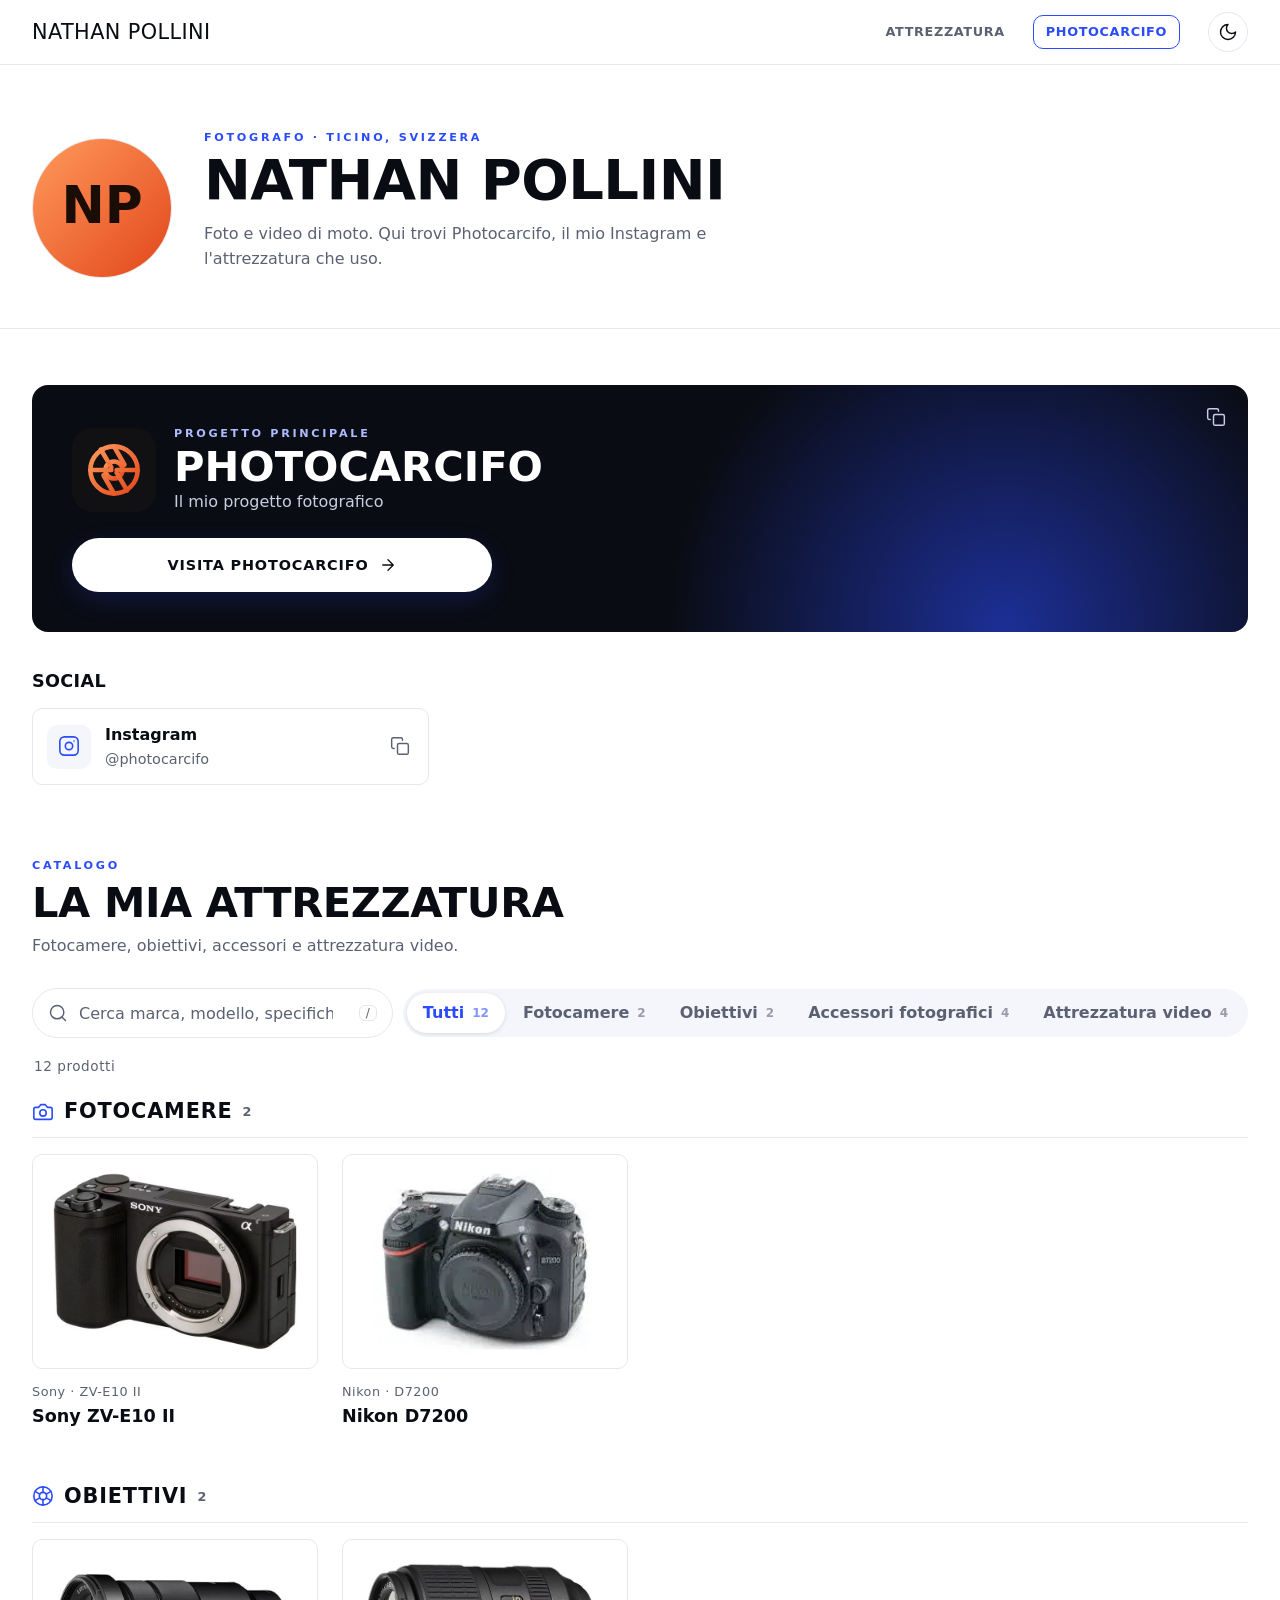
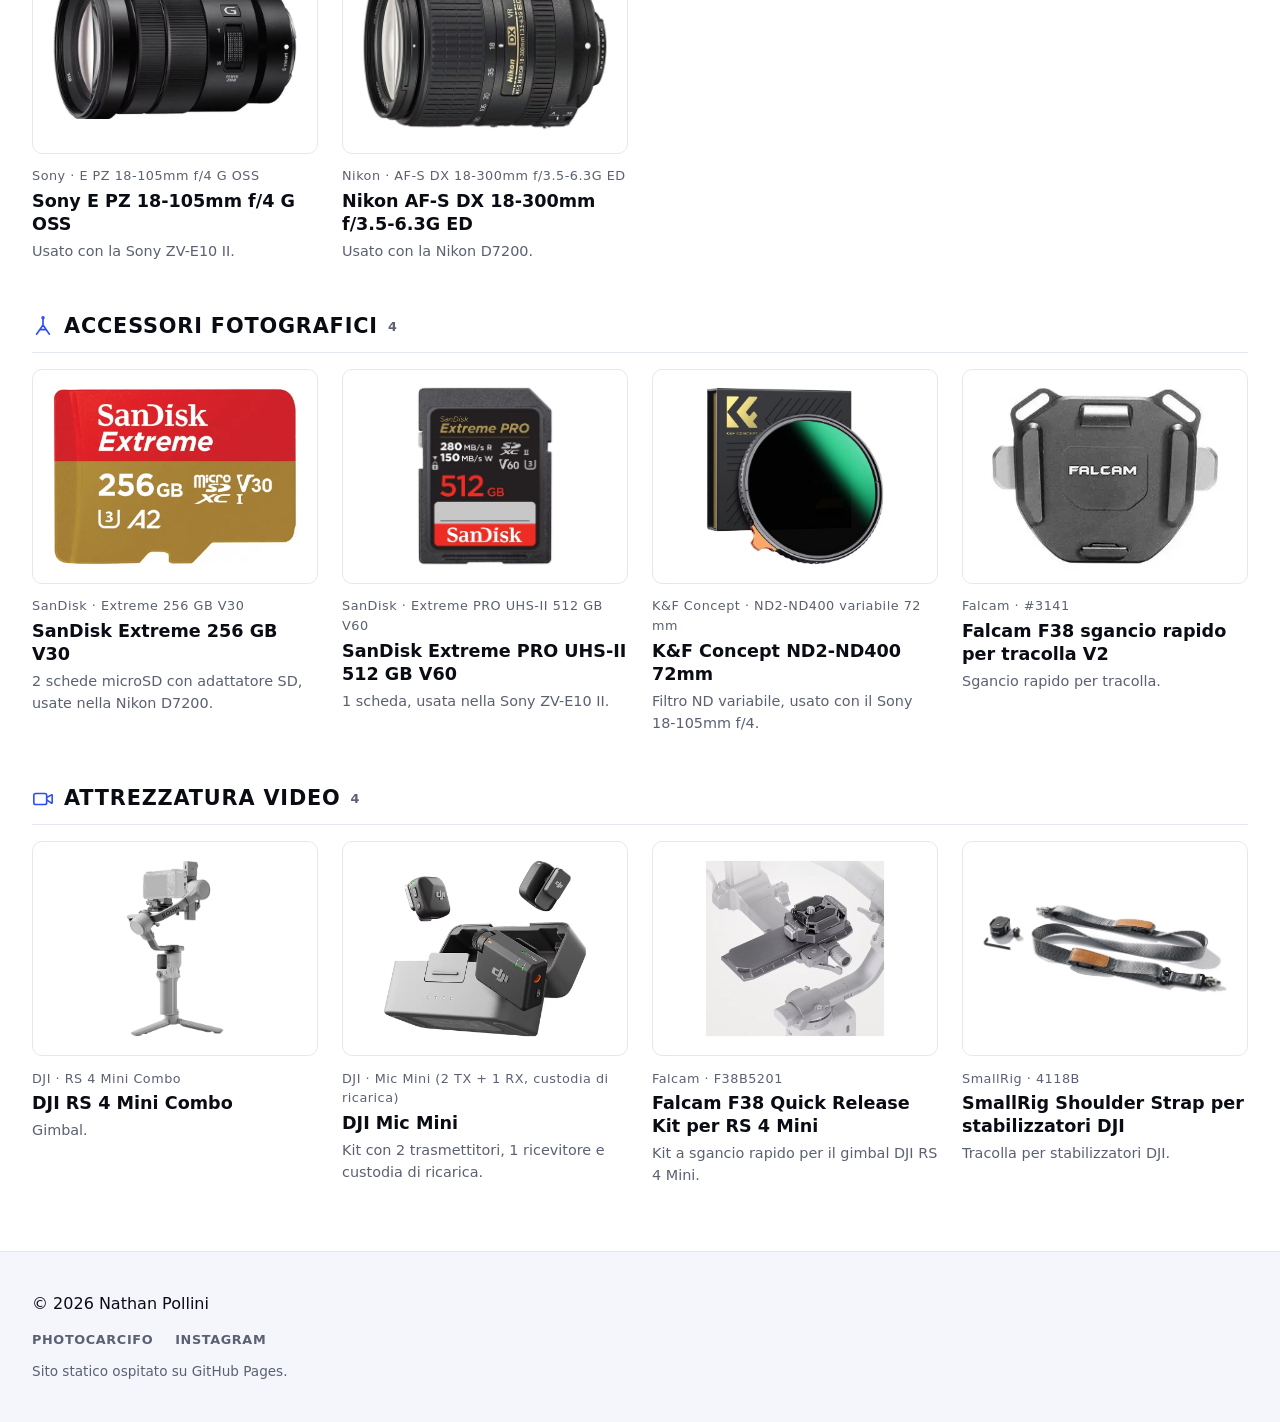
==== commit 719c7115: "Restyle to match photocarcifo.ch, remove contacts/social icons, better product crops Co-Authored-By:" ====
--- a/index.html
+++ b/index.html
@@ -1,12 +1,12 @@
 <!doctype html>
-<html lang="it" data-theme="dark">
+<html lang="it" data-theme="light">
 <head>
   <meta charset="utf-8">
   <meta name="viewport" content="width=device-width, initial-scale=1, viewport-fit=cover">
   <title>Nathan Pollini · Gear — Attrezzatura fotografica</title>
   <meta name="description" content="Photocarcifo, il mio Instagram e l'attrezzatura fotografica e video che uso: fotocamere, obiettivi e accessori.">
   <meta name="author" content="Nathan Pollini">
-  <meta name="theme-color" content="#09090b">
+  <meta name="theme-color" content="#ffffff">
   <link rel="canonical" href="https://gear.photocarcifo.ch/">
 
   <!-- Open Graph / Twitter (i social non eseguono JavaScript: questi tag restano statici) -->
@@ -34,34 +34,50 @@
   </script>
 
   <script>
-    /* Applica il tema prima del rendering per evitare lampeggiamenti. Default: scuro. */
+    /* Applica il tema salvato prima del rendering per evitare lampeggiamenti. Default: chiaro. */
     try { var t = localStorage.getItem('theme'); if (t === 'light' || t === 'dark') document.documentElement.dataset.theme = t; } catch (e) {}
   </script>
   <link rel="preload" href="data/profile.json" as="fetch" crossorigin>
-  <link rel="stylesheet" href="assets/css/style.css">
-  <script src="assets/js/app.js" defer></script>
+  <link rel="stylesheet" href="assets/css/style.css?v=20261122b">
+  <script src="assets/js/app.js?v=20261122b" defer></script>
 </head>
 <body>
   <a class="skip" href="#main">Vai al contenuto</a>
 
-  <button id="theme-toggle" class="icon-btn theme-toggle" type="button" aria-label="Passa al tema chiaro" title="Cambia tema"></button>
+  <header class="site-header">
+    <div class="container">
+      <a class="logo" href="#top" aria-label="Nathan Pollini · Gear">Nathan Pollini</a>
+      <nav class="nav" aria-label="Navigazione principale">
+        <a class="hide-sm" href="#equipment">Attrezzatura</a>
+        <a class="nav-cta" href="https://photocarcifo.ch" target="_blank" rel="noopener noreferrer">Photocarcifo</a>
+        <button id="theme-toggle" class="icon-btn theme-toggle" type="button" aria-label="Passa al tema scuro" title="Cambia tema"></button>
+      </nav>
+    </div>
+  </header>
 
   <main id="main">
-    <div class="narrow">
-      <header class="profile" id="profile">
-        <img id="avatar" class="avatar" src="assets/img/profile.svg" alt="Foto profilo di Nathan Pollini" width="112" height="112" decoding="async">
-        <h1 id="name">Nathan Pollini</h1>
-        <p id="tagline" class="tagline"></p>
-        <p id="bio" class="bio"></p>
-        <ul id="social" class="social" aria-label="Social"></ul>
-      </header>
+    <div id="top" class="hero">
+      <div class="container">
+        <header class="profile" id="profile">
+          <img id="avatar" class="avatar" src="assets/img/profile.svg" alt="Foto profilo di Nathan Pollini" width="140" height="140" decoding="async">
+          <div>
+            <p id="tagline" class="tagline"></p>
+            <h1 id="name">Nathan Pollini</h1>
+            <p id="bio" class="bio"></p>
+            <ul id="social" class="social" aria-label="Social"></ul>
+          </div>
+        </header>
+      </div>
+    </div>
 
+    <div class="container section">
       <section id="featured" class="featured" aria-label="Progetto principale"></section>
       <div id="links"></div>
     </div>
 
-    <section id="equipment" class="wide" aria-labelledby="equipment-title">
+    <section id="equipment" class="container" aria-labelledby="equipment-title">
       <div class="section-head">
+        <span class="eyebrow blue">Catalogo</span>
         <h2 id="equipment-title">La mia attrezzatura</h2>
         <p class="muted">Fotocamere, obiettivi, accessori e attrezzatura video.</p>
       </div>
@@ -72,8 +88,8 @@
           <input id="search" type="search" placeholder="Cerca marca, modello, specifiche…" aria-label="Cerca nell'attrezzatura" autocomplete="off" spellcheck="false">
           <kbd aria-hidden="true">/</kbd>
         </div>
+        <div id="chips" class="chips" role="group" aria-label="Filtra per categoria"></div>
       </div>
-      <div id="chips" class="chips" role="group" aria-label="Filtra per categoria"></div>
       <p id="count" class="muted count" role="status" aria-live="polite"></p>
       <div id="catalog"></div>
     </section>
@@ -82,7 +98,7 @@
   </main>
 
   <footer id="footer" class="footer">
-    <div class="narrow">
+    <div class="container">
       <p>© <span id="year">2026</span> Nathan Pollini</p>
       <ul id="footer-links" class="footer-links"></ul>
       <p id="footer-text" class="muted small"></p>
--- a/assets/css/style.css
+++ b/assets/css/style.css
@@ -1,62 +1,44 @@
-/* ===== Tokens ===== */
+/* Stile allineato a photocarcifo.ch: chiaro, accento blu, titoli maiuscoli, font di sistema */
 :root {
-  --bg: #09090b;
-  --surface: #151519;
-  --surface-2: #1d1d23;
-  --border: rgba(255, 255, 255, .09);
-  --border-strong: rgba(255, 255, 255, .2);
-  --text: #f5f5f7;
-  --muted: #a1a1ab;
-  --accent: #ff7a3d;
-  --accent-2: #ffb36b;
-  --accent-ink: #1a0d05;
-  --glow: rgba(255, 122, 61, .16);
-  --ok: #34d399;
-  --warn: #fbbf24;
-  --sold: #9ca3af;
-  --shadow: 0 14px 50px rgba(0, 0, 0, .5);
-  --radius: 20px;
-  --radius-sm: 12px;
-  --ease: cubic-bezier(.2, .8, .2, 1);
-  --font: -apple-system, BlinkMacSystemFont, "SF Pro Display", "Inter", "Segoe UI", Roboto, system-ui, sans-serif;
+  --bg: #ffffff;
+  --bg-soft: #f4f6fb;
+  --bg-dark: #0a0c14;
+  --ink: #0a0c14;
+  --ink-soft: #5b6172;
+  --line: #e3e7f0;
+  --accent: #2b4bff;
+  --accent-ink: #ffffff;
+  --glow: rgba(43, 75, 255, .18);
+  --radius: 10px;
+  --shadow: 0 14px 40px rgba(10, 12, 20, .12);
+  --ease: cubic-bezier(.22, 1, .36, 1);
+  --font: ui-sans-serif, system-ui, -apple-system, "Segoe UI", Roboto, sans-serif;
+  --maxw: 1440px;
+  --header-h: 64px;
+  color-scheme: light;
+}
+:root[data-theme="dark"] {
+  --bg: #0a0c14;
+  --bg-soft: #131726;
+  --bg-dark: #05060b;
+  --ink: #f4f6fb;
+  --ink-soft: #a2a9bd;
+  --line: #232a3d;
+  --accent: #6f86ff;
+  --accent-ink: #0a0c14;
+  --glow: rgba(111, 134, 255, .2);
+  --shadow: 0 14px 40px rgba(0, 0, 0, .5);
   color-scheme: dark;
-}
-:root[data-theme="light"] {
-  --bg: #f5f5f7;
-  --surface: #ffffff;
-  --surface-2: #f0f0f3;
-  --border: rgba(0, 0, 0, .09);
-  --border-strong: rgba(0, 0, 0, .22);
-  --text: #1d1d1f;
-  --muted: #5f5f68;
-  --accent: #d9490f;
-  --accent-2: #f26a2e;
-  --accent-ink: #ffffff;
-  --glow: rgba(255, 122, 61, .18);
-  --ok: #047857;
-  --warn: #92600a;
-  --sold: #6b7280;
-  --shadow: 0 14px 40px rgba(0, 0, 0, .12);
-  color-scheme: light;
 }
 
 /* ===== Base ===== */
 *, *::before, *::after { box-sizing: border-box; }
-html { -webkit-text-size-adjust: 100%; scroll-behavior: smooth; }
+html { -webkit-text-size-adjust: 100%; scroll-behavior: smooth; scroll-padding-top: calc(var(--header-h) + 8px); }
 body {
-  margin: 0;
-  font-family: var(--font);
-  font-size: 16px;
-  line-height: 1.55;
-  color: var(--text);
-  background: var(--bg);
-  background-image: radial-gradient(900px 420px at 50% -80px, var(--glow), transparent 70%);
-  background-repeat: no-repeat;
-  -webkit-font-smoothing: antialiased;
-  min-height: 100vh;
+  margin: 0; font-family: var(--font); font-size: 16px; line-height: 1.55;
+  color: var(--ink); background: var(--bg); -webkit-font-smoothing: antialiased; min-height: 100vh;
   transition: background-color .3s var(--ease), color .3s var(--ease);
-  padding-left: env(safe-area-inset-left);
-  padding-right: env(safe-area-inset-right);
+  padding-left: env(safe-area-inset-left); padding-right: env(safe-area-inset-right);
 }
 body.lock { overflow: hidden; }
 h1, h2, h3, p { margin: 0; }
@@ -65,193 +47,179 @@
 ul { list-style: none; margin: 0; padding: 0; }
 button, input, select { font: inherit; color: inherit; }
 button { cursor: pointer; }
-:focus-visible { outline: 3px solid var(--accent-2); outline-offset: 3px; border-radius: 8px; }
-.muted { color: var(--muted); }
+:focus-visible { outline: 3px solid var(--accent); outline-offset: 3px; border-radius: 6px; }
+.muted { color: var(--ink-soft); }
 .small { font-size: .85rem; }
 .sr-only { position: absolute; width: 1px; height: 1px; overflow: hidden; clip: rect(0 0 0 0); white-space: nowrap; }
-.skip { position: absolute; left: 12px; top: -60px; z-index: 100; background: var(--accent); color: var(--accent-ink); padding: 10px 16px; border-radius: 10px; font-weight: 600; transition: top .2s; }
+.skip { position: absolute; left: 12px; top: -60px; z-index: 100; background: var(--accent); color: var(--accent-ink); padding: 10px 16px; border-radius: var(--radius); font-weight: 600; transition: top .2s; }
 .skip:focus { top: 12px; }
 .icon { width: 1.25em; height: 1.25em; flex: none; }
-.narrow { width: min(100% - 32px, 640px); margin-inline: auto; }
-.wide { width: min(100% - 32px, 1120px); margin-inline: auto; }
+.container { width: 100%; max-width: var(--maxw); margin: 0 auto; padding: 0 clamp(1rem, 4vw, 2rem); }
+.eyebrow { display: block; font-size: .7rem; letter-spacing: .24em; text-transform: uppercase; color: var(--ink-soft); font-weight: 600; }
+.eyebrow.blue { color: var(--accent); }
 
 @keyframes rise { from { opacity: 0; transform: translateY(14px); } to { opacity: 1; transform: none; } }
 .rise { animation: rise .6s var(--ease) both; animation-delay: calc(var(--i, 0) * 55ms); }
 
+/* ===== Header ===== */
+.site-header { position: sticky; top: 0; z-index: 60; background: color-mix(in srgb, var(--bg) 93%, transparent); border-bottom: 1px solid var(--line); backdrop-filter: blur(8px); -webkit-backdrop-filter: blur(8px); padding-top: env(safe-area-inset-top); }
+.site-header .container { display: flex; align-items: center; justify-content: space-between; gap: 1rem; height: var(--header-h); }
+.logo { font-size: clamp(1.05rem, 3.5vw, 1.3rem); letter-spacing: .02em; text-transform: uppercase; }
+.nav { display: flex; align-items: center; gap: clamp(.8rem, 3vw, 1.75rem); }
+.nav a { font-size: clamp(.7rem, 2vw, .8rem); letter-spacing: .05em; text-transform: uppercase; font-weight: 600; color: var(--ink-soft); white-space: nowrap; transition: color .2s; }
+.nav a:hover { color: var(--ink); }
+.nav a.nav-cta { color: var(--ink); border: 1.5px solid var(--accent); color: var(--accent); padding: .35rem .75rem; border-radius: var(--radius); }
+.nav a.nav-cta:hover { background: var(--accent); color: var(--accent-ink); }
+.icon-btn { display: inline-grid; place-items: center; width: 40px; height: 40px; border-radius: 50%; background: transparent; border: 1px solid var(--line); color: var(--ink); transition: transform .2s var(--ease), border-color .2s, background .2s; }
+.icon-btn:hover { border-color: var(--ink-soft); background: var(--bg-soft); }
+.icon-btn:active { transform: scale(.94); }
+@media (max-width: 560px) { .nav a.hide-sm { display: none; } }
+
 /* ===== Buttons ===== */
-.icon-btn {
-  display: inline-grid; place-items: center; width: 44px; height: 44px; border-radius: 50%;
-  background: var(--surface); border: 1px solid var(--border); color: var(--text);
-  transition: transform .2s var(--ease), border-color .2s, background .2s;
-}
-.icon-btn:hover { border-color: var(--border-strong); transform: translateY(-1px); }
-.icon-btn:active { transform: scale(.94); }
-.theme-toggle { position: absolute; top: calc(14px + env(safe-area-inset-top)); right: 16px; z-index: 5; }
-.btn {
-  display: inline-flex; align-items: center; justify-content: center; gap: 10px; min-height: 48px;
-  padding: 0 22px; border-radius: 999px; font-weight: 650; letter-spacing: .02em;
-  border: 1px solid var(--border); background: var(--surface-2); transition: transform .2s var(--ease), box-shadow .2s, background .2s;
-}
+.btn { display: inline-flex; align-items: center; justify-content: center; gap: 10px; min-height: 48px; padding: 0 24px; border-radius: 999px; font-weight: 700; letter-spacing: .06em; text-transform: uppercase; font-size: .85rem; border: 1px solid var(--line); background: var(--bg-soft); transition: transform .2s var(--ease), box-shadow .2s, background .2s; }
 .btn:hover { transform: translateY(-2px); }
-.btn-primary { background: linear-gradient(135deg, var(--accent-2), var(--accent)); color: var(--accent-ink); border-color: transparent; box-shadow: 0 8px 26px var(--glow); }
-.btn-primary:hover { box-shadow: 0 12px 34px rgba(255, 122, 61, .38); }
-.copy-btn { width: 40px; height: 40px; background: transparent; border-color: transparent; color: var(--muted); }
-.copy-btn:hover { color: var(--text); background: var(--surface-2); }
-.copy-btn.done { color: var(--ok); }
-
-/* ===== Profile ===== */
-main { padding-top: calc(56px + env(safe-area-inset-top)); padding-bottom: 24px; }
-.profile { text-align: center; padding-bottom: 28px; animation: rise .6s var(--ease) both; }
-.avatar { width: 112px; height: 112px; border-radius: 50%; margin: 0 auto 18px; object-fit: cover; border: 3px solid var(--surface); box-shadow: 0 0 0 2px var(--accent), 0 14px 40px var(--glow); }
-.profile h1 { font-size: clamp(1.9rem, 6vw, 2.5rem); letter-spacing: -.03em; line-height: 1.1; font-weight: 750; }
-.tagline { margin-top: 8px; color: var(--accent-2); font-weight: 600; letter-spacing: .04em; font-size: .9rem; text-transform: uppercase; }
-.bio { margin: 12px auto 0; color: var(--muted); max-width: 46ch; }
-.social { display: flex; justify-content: center; gap: 10px; margin-top: 18px; flex-wrap: wrap; }
-.social a { display: grid; place-items: center; width: 46px; height: 46px; border-radius: 50%; background: var(--surface); border: 1px solid var(--border); transition: transform .25s var(--ease), border-color .2s, color .2s; }
-.social a:hover { transform: translateY(-3px); border-color: var(--accent); color: var(--accent-2); }
-.social .icon { width: 22px; height: 22px; }
-
-/* ===== Featured ===== */
-.featured { position: relative; margin-bottom: 36px; animation: rise .6s .1s var(--ease) both; }
-.featured-card {
-  position: relative; display: block; overflow: hidden; padding: 26px; border-radius: 28px;
-  background: linear-gradient(160deg, var(--surface-2), var(--surface));
-  border: 1px solid var(--border-strong); box-shadow: var(--shadow);
-  transition: transform .35s var(--ease), border-color .3s;
-}
-.featured-card::before { content: ""; position: absolute; inset: -40% -20% auto auto; width: 70%; aspect-ratio: 1; background: radial-gradient(circle, var(--glow), transparent 65%); pointer-events: none; transition: transform .6s var(--ease); }
-.featured-card:hover { transform: translateY(-4px); border-color: var(--accent); }
-.featured-card:hover::before { transform: scale(1.25); }
-.featured-head { position: relative; display: flex; align-items: center; gap: 16px; margin-bottom: 22px; }
-.featured-icon { width: 68px; height: 68px; border-radius: 18px; flex: none; }
-.eyebrow { display: block; font-size: .72rem; letter-spacing: .14em; text-transform: uppercase; color: var(--accent-2); font-weight: 700; margin-bottom: 2px; }
-.featured h2 { font-size: clamp(1.6rem, 5vw, 2rem); letter-spacing: -.02em; line-height: 1.15; }
-.featured p { color: var(--muted); }
-.featured .btn { position: relative; width: 100%; min-height: 54px; font-size: 1rem; }
+.btn-primary { background: var(--accent); color: var(--accent-ink); border-color: transparent; box-shadow: 0 8px 24px var(--glow); }
+.copy-btn { width: 40px; height: 40px; border-color: transparent; color: var(--ink-soft); }
+.copy-btn:hover { color: var(--ink); }
+.copy-btn.done { color: #008562; }
+
+/* ===== Profilo ===== */
+.hero { padding: clamp(2rem, 6vw, 4rem) 0 clamp(1.5rem, 4vw, 2.5rem); border-bottom: 1px solid var(--line); }
+.profile { display: flex; align-items: center; gap: clamp(1rem, 4vw, 2rem); animation: rise .6s var(--ease) both; }
+.avatar { width: clamp(88px, 18vw, 140px); height: clamp(88px, 18vw, 140px); border-radius: 50%; object-fit: cover; flex: none; border: 1px solid var(--line); }
+.profile h1 { font-size: clamp(1.7rem, 6vw, 3.5rem); line-height: 1.05; letter-spacing: -.01em; text-transform: uppercase; font-weight: 800; margin-top: .3rem; }
+.tagline { font-size: .7rem; letter-spacing: .24em; text-transform: uppercase; color: var(--accent); font-weight: 700; }
+.bio { margin-top: .75rem; color: var(--ink-soft); max-width: 56ch; }
+.social { display: flex; gap: 8px; margin-top: 1rem; flex-wrap: wrap; }
+.social a { display: grid; place-items: center; width: 42px; height: 42px; border-radius: 50%; border: 1px solid var(--line); transition: all .25s var(--ease); }
+.social a:hover { border-color: var(--accent); color: var(--accent); transform: translateY(-2px); }
+.social .icon { width: 20px; height: 20px; }
+@media (max-width: 560px) { .profile { flex-direction: column; align-items: flex-start; } }
+
+/* ===== Photocarcifo in evidenza ===== */
+.section { padding-top: clamp(2rem, 6vw, 3.5rem); }
+.featured { position: relative; animation: rise .6s .1s var(--ease) both; }
+.featured-card { position: relative; display: block; overflow: hidden; padding: clamp(1.4rem, 4vw, 2.5rem); border-radius: 16px; background: var(--bg-dark); color: #fff; transition: transform .35s var(--ease), box-shadow .35s; }
+.featured-card::before { content: ""; position: absolute; inset: -50% -10% auto auto; width: 60%; aspect-ratio: 1; background: radial-gradient(circle, rgba(43, 75, 255, .55), transparent 65%); pointer-events: none; transition: transform .7s var(--ease); }
+.featured-card:hover { transform: translateY(-3px); box-shadow: var(--shadow); }
+.featured-card:hover::before { transform: scale(1.2); }
+.featured-head { position: relative; display: flex; align-items: center; gap: 18px; margin-bottom: 1.5rem; }
+.featured-icon { width: clamp(60px, 12vw, 84px); height: clamp(60px, 12vw, 84px); border-radius: 16px; flex: none; }
+.featured .eyebrow { color: #aebbff; margin-bottom: 2px; }
+.featured h2 { font-size: clamp(1.7rem, 5vw, 2.6rem); text-transform: uppercase; line-height: 1.1; font-weight: 800; }
+.featured p { color: #c9cde0; }
+.featured .btn { position: relative; width: 100%; max-width: 420px; min-height: 54px; font-size: .9rem; background: #fff; color: var(--bg-dark); border-color: transparent; }
+.featured .btn:hover { background: var(--accent); color: #fff; }
 .featured .btn .icon { transition: transform .25s var(--ease); }
 .featured-card:hover .btn .icon { transform: translateX(4px); }
-.featured > .copy-btn { position: absolute; top: 14px; right: 14px; z-index: 2; }
-
-/* ===== Links ===== */
-.group { margin-bottom: 30px; }
-.group h2, .section-head h2 { font-size: .8rem; text-transform: uppercase; letter-spacing: .14em; color: var(--muted); font-weight: 700; margin-bottom: 12px; padding-inline: 4px; }
-.link-list { display: grid; gap: 10px; }
-.link-card { position: relative; display: flex; align-items: center; border-radius: var(--radius); background: var(--surface); border: 1px solid var(--border); transition: transform .25s var(--ease), border-color .2s, box-shadow .25s; }
-.link-card:hover { transform: translateY(-2px); border-color: var(--border-strong); box-shadow: var(--shadow); }
+.featured > .copy-btn { position: absolute; top: 12px; right: 12px; z-index: 2; color: #c9cde0; }
+.featured > .copy-btn:hover { background: rgba(255, 255, 255, .12); color: #fff; }
+
+/* ===== Link ===== */
+.group { margin-top: clamp(1.5rem, 4vw, 2.5rem); }
+.group h2, .section-head h2 { font-size: clamp(1.5rem, 4vw, 2.6rem); text-transform: uppercase; line-height: 1.1; font-weight: 800; letter-spacing: -.01em; }
+.group h2 { font-size: 1.1rem; margin-bottom: 1rem; letter-spacing: .02em; }
+.link-list { display: grid; gap: 12px; grid-template-columns: repeat(auto-fill, minmax(min(100%, 320px), 1fr)); }
+.link-card { position: relative; display: flex; align-items: center; border-radius: var(--radius); background: var(--bg); border: 1px solid var(--line); transition: transform .25s var(--ease), border-color .2s, box-shadow .25s; }
+.link-card:hover { transform: translateY(-2px); border-color: var(--ink); box-shadow: var(--shadow); }
 .link-main { display: flex; align-items: center; gap: 14px; flex: 1; min-width: 0; padding: 14px 6px 14px 14px; min-height: 68px; border-radius: var(--radius); }
-.link-ico { display: grid; place-items: center; width: 44px; height: 44px; border-radius: 12px; background: var(--surface-2); color: var(--accent-2); flex: none; transition: background .25s, color .25s; }
-.link-ico img { width: 44px; height: 44px; border-radius: 12px; object-fit: cover; }
+.link-ico { display: grid; place-items: center; width: 44px; height: 44px; border-radius: var(--radius); background: var(--bg-soft); color: var(--accent); flex: none; transition: background .25s, color .25s; }
+.link-ico img { width: 44px; height: 44px; border-radius: var(--radius); object-fit: cover; }
 .link-card:hover .link-ico { background: var(--accent); color: var(--accent-ink); }
 .link-ico .icon { width: 22px; height: 22px; }
 .link-text { min-width: 0; display: block; }
-.link-text strong { display: block; font-weight: 650; }
-.link-text > span { display: block; color: var(--muted); font-size: .9rem; overflow: hidden; text-overflow: ellipsis; white-space: nowrap; }
+.link-text strong { display: block; font-weight: 700; }
+.link-text > span { display: block; color: var(--ink-soft); font-size: .9rem; overflow: hidden; text-overflow: ellipsis; white-space: nowrap; }
 .link-card .copy-btn { margin-right: 8px; }
-.tag { display: inline-block; font-size: .65rem; letter-spacing: .08em; text-transform: uppercase; font-weight: 700; padding: 2px 8px; border-radius: 999px; background: rgba(251, 191, 36, .14); color: var(--warn); vertical-align: middle; margin-left: 6px; }
-
-/* ===== Equipment ===== */
-#equipment { margin-top: 24px; }
-.section-head { margin-bottom: 16px; text-align: center; }
-.section-head h2 { font-size: clamp(1.6rem, 5vw, 2.2rem); letter-spacing: -.03em; text-transform: none; color: var(--text); margin-bottom: 6px; font-weight: 750; }
-.toolbar { display: flex; gap: 10px; flex-wrap: wrap; position: sticky; top: 0; z-index: 10; padding: 10px 0 8px; background: color-mix(in srgb, var(--bg) 80%, transparent); backdrop-filter: blur(14px); -webkit-backdrop-filter: blur(14px); }
-.search { position: relative; flex: 1 1 260px; display: flex; align-items: center; }
-.search .icon { position: absolute; left: 14px; color: var(--muted); pointer-events: none; }
-.search input { width: 100%; height: 48px; padding: 0 40px 0 44px; border-radius: 999px; border: 1px solid var(--border); background: var(--surface); outline-offset: 2px; transition: border-color .2s, box-shadow .2s; }
-.search input::placeholder { color: var(--muted); }
-.search input:focus { border-color: var(--accent); box-shadow: 0 0 0 4px var(--glow); }
-.search kbd { position: absolute; right: 14px; font: .75rem var(--font); color: var(--muted); border: 1px solid var(--border); border-radius: 6px; padding: 0 6px; }
+.tag { display: inline-block; font-size: .65rem; letter-spacing: .08em; text-transform: uppercase; font-weight: 700; padding: 2px 8px; border-radius: 999px; background: #fff4d6; color: #8a5a00; vertical-align: middle; margin-left: 6px; }
+
+/* ===== Attrezzatura ===== */
+#equipment { padding-top: clamp(2.5rem, 7vw, 4.5rem); }
+.section-head { margin-bottom: 1.25rem; }
+.section-head h2 { margin-top: .35rem; }
+.section-head p { margin-top: .5rem; }
+.toolbar { display: flex; gap: 10px; flex-wrap: wrap; align-items: center; position: sticky; top: var(--header-h); z-index: 10; padding: 10px 0; background: color-mix(in srgb, var(--bg) 92%, transparent); backdrop-filter: blur(10px); -webkit-backdrop-filter: blur(10px); }
+.search { position: relative; flex: 1 1 280px; display: flex; align-items: center; }
+.search .icon { position: absolute; left: 16px; color: var(--ink-soft); pointer-events: none; }
+.search input { width: 100%; height: 50px; padding: 0 44px 0 46px; border-radius: 999px; border: 1px solid var(--line); background: var(--bg); transition: border-color .2s, box-shadow .2s; }
+.search input::placeholder { color: var(--ink-soft); }
+.search input:focus { border-color: var(--accent); box-shadow: 0 0 0 4px var(--glow); outline: none; }
+.search kbd { position: absolute; right: 16px; font: .75rem var(--font); color: var(--ink-soft); border: 1px solid var(--line); border-radius: 6px; padding: 0 6px; }
 @media (hover: none) { .search kbd { display: none; } }
-.select select { height: 48px; padding: 0 38px 0 18px; border-radius: 999px; border: 1px solid var(--border); background: var(--surface); appearance: none; -webkit-appearance: none; cursor: pointer;
-  background-image: url("data:image/svg+xml,%3Csvg xmlns='http://www.w3.org/2000/svg' width='12' height='8' fill='none' stroke='%23999' stroke-width='2' stroke-linecap='round'%3E%3Cpath d='m1 1 5 5 5-5'/%3E%3C/svg%3E"); background-repeat: no-repeat; background-position: right 16px center; }
-.chips { display: flex; gap: 8px; overflow-x: auto; padding: 4px 2px 10px; margin: 0 -2px; scrollbar-width: none; scroll-snap-type: x proximity; }
+.chips { display: inline-flex; gap: 2px; max-width: 100%; overflow-x: auto; padding: 4px; border-radius: 999px; background: var(--bg-soft); scrollbar-width: none; }
 .chips::-webkit-scrollbar { display: none; }
-.chip { flex: none; scroll-snap-align: start; min-height: 40px; padding: 0 16px; border-radius: 999px; border: 1px solid var(--border); background: var(--surface); color: var(--muted); font-weight: 550; white-space: nowrap; display: inline-flex; align-items: center; gap: 8px; transition: all .2s var(--ease); }
-.chip:hover { color: var(--text); border-color: var(--border-strong); }
-.chip[aria-pressed="true"] { background: var(--text); color: var(--bg); border-color: var(--text); }
-.chip small { opacity: .65; font-size: .75rem; }
-.count { margin: 4px 4px 14px; font-size: .9rem; }
-.cat-block { margin-bottom: 38px; }
-.cat-block > h3 { display: flex; align-items: center; gap: 10px; font-size: 1.25rem; letter-spacing: -.01em; margin-bottom: 14px; }
-.cat-block > h3 .icon { color: var(--accent-2); width: 24px; height: 24px; }
-.cat-block > h3 small { color: var(--muted); font-weight: 500; font-size: .85rem; }
-.grid { display: grid; gap: 16px; grid-template-columns: repeat(auto-fill, minmax(260px, 1fr)); }
-.product { position: relative; overflow: hidden; border-radius: var(--radius); background: var(--surface); border: 1px solid var(--border); display: flex; flex-direction: column; transition: transform .3s var(--ease), border-color .25s, box-shadow .3s; }
-.product:hover, .product:focus-within { transform: translateY(-4px); border-color: var(--border-strong); box-shadow: var(--shadow); }
-.thumb { aspect-ratio: 4 / 3; overflow: hidden; background: #ffffff; }
-.thumb img { width: 100%; height: 100%; object-fit: contain; padding: 4%; transition: transform .6s var(--ease); }
+.chip { flex: none; min-height: 40px; padding: 0 16px; border-radius: 999px; border: 0; background: transparent; color: var(--ink-soft); font-weight: 600; white-space: nowrap; display: inline-flex; align-items: center; gap: 8px; transition: all .2s var(--ease); }
+.chip:hover { color: var(--ink); }
+.chip[aria-pressed="true"] { background: var(--bg); color: var(--accent); box-shadow: 0 1px 4px rgba(10, 12, 20, .12); }
+.chip small { opacity: .6; font-size: .75rem; }
+.count { margin: 8px 2px 18px; font-size: .85rem; letter-spacing: .04em; }
+.cat-block { margin-bottom: clamp(2rem, 5vw, 3rem); }
+.cat-block > h3 { display: flex; align-items: center; gap: 10px; font-size: clamp(1rem, 2.4vw, 1.3rem); text-transform: uppercase; letter-spacing: .04em; font-weight: 800; margin-bottom: 1rem; padding-bottom: .6rem; border-bottom: 1px solid var(--line); }
+.cat-block > h3 .icon { color: var(--accent); width: 22px; height: 22px; }
+.cat-block > h3 small { color: var(--ink-soft); font-weight: 600; font-size: .8rem; }
+.grid { display: grid; gap: clamp(.75rem, 2.5vw, 1.5rem); grid-template-columns: repeat(auto-fill, minmax(min(100%, 260px), 1fr)); }
+.product { position: relative; display: flex; flex-direction: column; animation: rise .6s var(--ease) both; animation-delay: calc(var(--i, 0) * 55ms); }
+.thumb { position: relative; overflow: hidden; background: #fff; aspect-ratio: 4 / 3; border-radius: var(--radius); border: 1px solid var(--line); transition: box-shadow .3s var(--ease), border-color .3s; }
+.thumb img { width: 100%; height: 100%; object-fit: contain; padding: 4%; transition: transform .7s var(--ease); }
+.thumb img.is-ph, .pd-image img.is-ph { object-fit: cover; padding: 0; }
+.product:hover .thumb, .product:focus-within .thumb { box-shadow: var(--shadow); border-color: var(--ink-soft); }
 .product:hover .thumb img { transform: scale(1.05); }
-.p-body { padding: 16px 18px 18px; display: flex; flex-direction: column; gap: 6px; flex: 1; }
+.p-body { padding: .8rem 0 0; display: flex; flex-direction: column; gap: 4px; flex: 1; }
 .badges { display: flex; gap: 6px; flex-wrap: wrap; }
-.badge { display: inline-flex; align-items: center; gap: 6px; font-size: .7rem; font-weight: 700; letter-spacing: .06em; text-transform: uppercase; padding: 3px 10px; border-radius: 999px; background: var(--surface-2); color: var(--muted); }
-.badge::before { content: ""; width: 6px; height: 6px; border-radius: 50%; background: currentColor; }
-.st-owned { color: var(--ok); background: color-mix(in srgb, var(--ok) 14%, transparent); }
-.st-incoming { color: var(--warn); background: color-mix(in srgb, var(--warn) 14%, transparent); }
-.st-sold { color: var(--sold); background: color-mix(in srgb, var(--sold) 16%, transparent); }
-.badge.ph { color: var(--warn); background: rgba(251, 191, 36, .12); }
-.badge.ph::before { display: none; }
-.brand { color: var(--muted); font-size: .85rem; }
-.product h3 { font-size: 1.1rem; line-height: 1.3; letter-spacing: -.01em; }
+.badge { display: inline-block; font-size: .65rem; font-weight: 700; letter-spacing: .12em; text-transform: uppercase; padding: 3px 10px; border-radius: 999px; background: var(--bg-soft); color: var(--ink-soft); }
+.badge.ph { background: #fff4d6; color: #8a5a00; }
+.brand { color: var(--ink-soft); font-size: .8rem; letter-spacing: .04em; }
+.product h3 { font-size: clamp(.95rem, 2vw, 1.1rem); line-height: 1.3; font-weight: 700; }
 .product h3 button { all: unset; cursor: pointer; }
 .product h3 button::after { content: ""; position: absolute; inset: 0; border-radius: var(--radius); }
 .product h3 button:focus-visible { outline: none; }
-.product h3 button:focus-visible::after { outline: 3px solid var(--accent-2); outline-offset: -3px; }
-.p-desc { color: var(--muted); font-size: .92rem; display: -webkit-box; -webkit-line-clamp: 3; -webkit-box-orient: vertical; overflow: hidden; }
-.sold .thumb img { filter: grayscale(.85) opacity(.75); }
-.empty { text-align: center; padding: 56px 16px; color: var(--muted); border: 1px dashed var(--border-strong); border-radius: var(--radius); }
-.empty strong { display: block; color: var(--text); font-size: 1.1rem; margin-bottom: 4px; }
-.error-box { padding: 20px; border-radius: var(--radius); border: 1px solid var(--warn); color: var(--warn); background: rgba(251, 191, 36, .08); }
+.product h3 button:focus-visible::after { outline: 3px solid var(--accent); outline-offset: 2px; }
+.p-desc { color: var(--ink-soft); font-size: .9rem; display: -webkit-box; -webkit-line-clamp: 3; -webkit-box-orient: vertical; overflow: hidden; }
+.empty { text-align: center; padding: 56px 16px; color: var(--ink-soft); border: 1px dashed var(--line); border-radius: var(--radius); }
+.empty strong { display: block; color: var(--ink); font-size: 1.1rem; margin-bottom: 4px; }
+.error-box { padding: 20px; border-radius: var(--radius); border: 1px solid #cc1f4e; color: #cc1f4e; background: #fff1f4; }
 .noscript { text-align: center; padding: 24px; }
 
-/* ===== Dialog ===== */
-.dialog { width: min(100% - 24px, 760px); max-height: min(92dvh, 900px); padding: 0; border: 1px solid var(--border-strong); border-radius: 26px; background: var(--surface); color: var(--text); box-shadow: var(--shadow); overflow: auto; overscroll-behavior: contain; }
+/* ===== Scheda prodotto ===== */
+.dialog { width: min(100% - 24px, 760px); max-height: min(92dvh, 900px); padding: 0; border: 1px solid var(--line); border-radius: 16px; background: var(--bg); color: var(--ink); box-shadow: var(--shadow); overflow: auto; overscroll-behavior: contain; }
 .dialog[open] { animation: pop .35s var(--ease); }
-.dialog::backdrop, .lightbox::backdrop { background: rgba(0, 0, 0, .62); backdrop-filter: blur(6px); -webkit-backdrop-filter: blur(6px); }
+.dialog::backdrop, .lightbox::backdrop { background: rgba(10, 12, 20, .6); backdrop-filter: blur(6px); -webkit-backdrop-filter: blur(6px); }
 .dialog[open]::backdrop, .lightbox[open]::backdrop { animation: fade .3s ease; }
 @keyframes pop { from { opacity: 0; transform: translateY(18px) scale(.97); } to { opacity: 1; transform: none; } }
 @keyframes fade { from { opacity: 0; } to { opacity: 1; } }
-.pd-close { position: absolute; top: 12px; right: 12px; z-index: 2; background: color-mix(in srgb, var(--bg) 70%, transparent); backdrop-filter: blur(8px); }
-.pd-image { position: relative; display: block; width: 100%; padding: 0; border: 0; background: #ffffff; cursor: zoom-in; aspect-ratio: 4 / 3; max-height: 50dvh; overflow: hidden; }
+.pd-close { position: absolute; top: 12px; right: 12px; z-index: 2; background: color-mix(in srgb, var(--bg) 85%, transparent); backdrop-filter: blur(8px); }
+.pd-image { position: relative; display: block; width: 100%; padding: 0; border: 0; border-bottom: 1px solid var(--line); background: #fff; cursor: zoom-in; aspect-ratio: 4 / 3; max-height: 50dvh; overflow: hidden; }
 .pd-image img { width: 100%; height: 100%; object-fit: contain; padding: 3%; }
-.pd-zoom { position: absolute; right: 12px; bottom: 12px; display: inline-flex; gap: 6px; align-items: center; font-size: .8rem; padding: 6px 12px; border-radius: 999px; background: rgba(0, 0, 0, .6); color: #fff; }
+.pd-zoom { position: absolute; right: 12px; bottom: 12px; display: inline-flex; gap: 6px; align-items: center; font-size: .75rem; letter-spacing: .06em; text-transform: uppercase; padding: 6px 12px; border-radius: 999px; background: rgba(10, 12, 20, .75); color: #fff; }
 .pd-body { padding: 22px 24px 26px; display: grid; gap: 14px; }
-.pd-body h2 { font-size: 1.6rem; letter-spacing: -.02em; line-height: 1.2; }
-.specs { display: grid; grid-template-columns: max-content 1fr; gap: 0 18px; margin: 0; border-top: 1px solid var(--border); }
-.specs dt, .specs dd { margin: 0; padding: 9px 0; border-bottom: 1px solid var(--border); }
-.specs dt { color: var(--muted); }
+.pd-body h2 { font-size: clamp(1.3rem, 4vw, 1.7rem); line-height: 1.2; text-transform: uppercase; font-weight: 800; }
+.specs { display: grid; grid-template-columns: max-content 1fr; gap: 0 18px; margin: 0; border-top: 1px solid var(--line); }
+.specs dt, .specs dd { margin: 0; padding: 9px 0; border-bottom: 1px solid var(--line); }
+.specs dt { color: var(--ink-soft); }
 .pd-actions { display: flex; gap: 10px; flex-wrap: wrap; }
-.pd-actions .btn { min-height: 44px; padding: 0 18px; font-size: .92rem; }
+.pd-actions .btn { min-height: 44px; padding: 0 18px; font-size: .78rem; }
 
 .lightbox { width: 100vw; max-width: 100vw; height: 100dvh; max-height: 100dvh; margin: 0; padding: 20px; border: 0; background: transparent; color: #fff; overflow: hidden; }
 .lightbox[open] { display: flex; flex-direction: column; align-items: center; justify-content: center; gap: 12px; animation: fade .25s ease; }
-.lightbox img { max-width: min(100%, 1400px); max-height: calc(100dvh - 120px); object-fit: contain; border-radius: 14px; cursor: zoom-out; animation: pop .35s var(--ease); background: var(--surface-2); }
-.lb-close { position: absolute; top: calc(14px + env(safe-area-inset-top)); right: 14px; background: rgba(255, 255, 255, .14); color: #fff; border-color: transparent; }
-.lb-caption { color: #e5e5ea; font-size: .95rem; text-align: center; }
-
-/* ===== Footer & toast ===== */
-.footer { text-align: center; padding: 40px 0 calc(40px + env(safe-area-inset-bottom)); border-top: 1px solid var(--border); margin-top: 24px; display: grid; gap: 10px; }
-.footer-links { display: flex; gap: 8px 20px; justify-content: center; flex-wrap: wrap; }
-.footer-links a { color: var(--muted); padding: 6px 2px; transition: color .2s; }
-.footer-links a:hover { color: var(--accent-2); }
-.toast { position: fixed; left: 50%; bottom: calc(24px + env(safe-area-inset-bottom)); transform: translate(-50%, 20px); opacity: 0; pointer-events: none; z-index: 1000; background: var(--text); color: var(--bg); padding: 10px 18px; border-radius: 999px; font-weight: 600; font-size: .9rem; transition: all .3s var(--ease); }
+.lightbox img { max-width: min(100%, 1400px); max-height: calc(100dvh - 120px); object-fit: contain; border-radius: var(--radius); cursor: zoom-out; animation: pop .35s var(--ease); background: #fff; }
+.lb-close { position: absolute; top: calc(14px + env(safe-area-inset-top)); right: 14px; background: rgba(255, 255, 255, .18); color: #fff; border-color: transparent; }
+.lb-caption { color: #e5e8f2; font-size: .95rem; text-align: center; }
+
+/* ===== Footer e toast ===== */
+.footer { margin-top: clamp(2.5rem, 7vw, 4rem); padding: 2.5rem 0 calc(2.5rem + env(safe-area-inset-bottom)); border-top: 1px solid var(--line); background: var(--bg-soft); }
+.footer .container { display: grid; gap: 10px; }
+.footer-links { display: flex; gap: 8px 22px; flex-wrap: wrap; }
+.footer-links a { color: var(--ink-soft); padding: 6px 0; font-size: .8rem; letter-spacing: .05em; text-transform: uppercase; font-weight: 600; transition: color .2s; }
+.footer-links a:hover { color: var(--accent); }
+.toast { position: fixed; left: 50%; bottom: calc(24px + env(safe-area-inset-bottom)); transform: translate(-50%, 20px); opacity: 0; pointer-events: none; z-index: 1000; background: var(--ink); color: var(--bg); padding: 10px 18px; border-radius: 999px; font-weight: 600; font-size: .9rem; transition: all .3s var(--ease); }
 .toast.show { opacity: 1; transform: translate(-50%, 0); }
 
 /* ===== 404 ===== */
 .nf { min-height: 100dvh; display: grid; place-items: center; text-align: center; padding: 24px; }
-.nf h1 { font-size: clamp(4rem, 22vw, 8rem); line-height: 1; letter-spacing: -.05em; background: linear-gradient(135deg, var(--accent-2), var(--accent)); -webkit-background-clip: text; background-clip: text; color: transparent; }
-.nf p { color: var(--muted); margin: 8px 0 24px; }
-
-@media (min-width: 900px) { .chips { flex-wrap: wrap; overflow: visible; } }
-@media (max-width: 520px) {
-  .featured-card { padding: 20px; }
-  .featured-icon { width: 58px; height: 58px; }
-  .pd-body { padding: 18px 18px 22px; }
-  .pd-image { aspect-ratio: 16 / 10; max-height: 30dvh; }
-  .select { flex: 1 1 100%; }
-  .select select { width: 100%; }
-}
+.nf h1 { font-size: clamp(4rem, 22vw, 8rem); line-height: 1; letter-spacing: -.04em; color: var(--accent); font-weight: 800; }
+.nf p { color: var(--ink-soft); margin: 8px 0 24px; }
+
+@media (max-width: 520px) { .pd-body { padding: 18px 18px 22px; } .pd-image { aspect-ratio: 16 / 10; max-height: 30dvh; } .toolbar { top: var(--header-h); } }
 @media (prefers-reduced-motion: reduce) {
   *, *::before, *::after { animation-duration: .01ms !important; animation-delay: 0s !important; transition-duration: .01ms !important; scroll-behavior: auto !important; }
 }
-
-/* segnaposto scuri: a tutto riquadro */
-.thumb img.is-ph, .pd-image img.is-ph { object-fit: cover; padding: 0; }
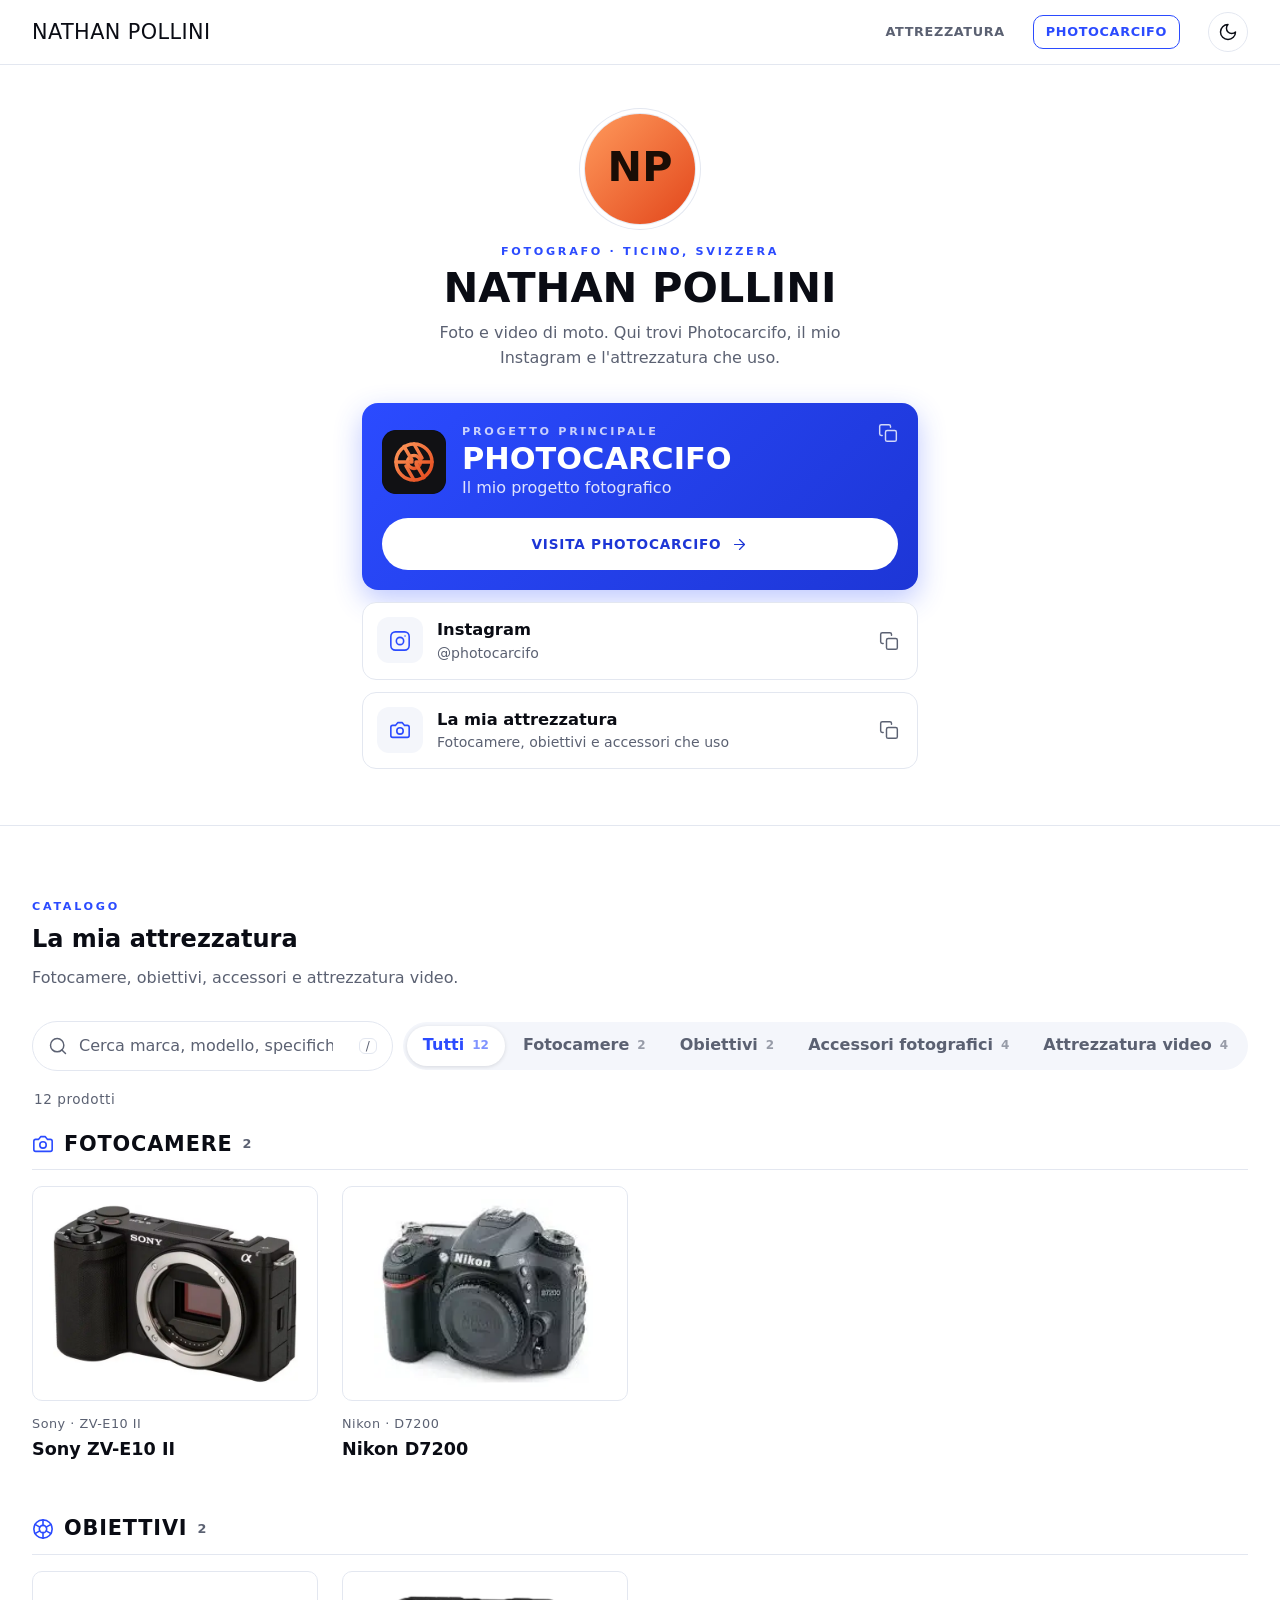
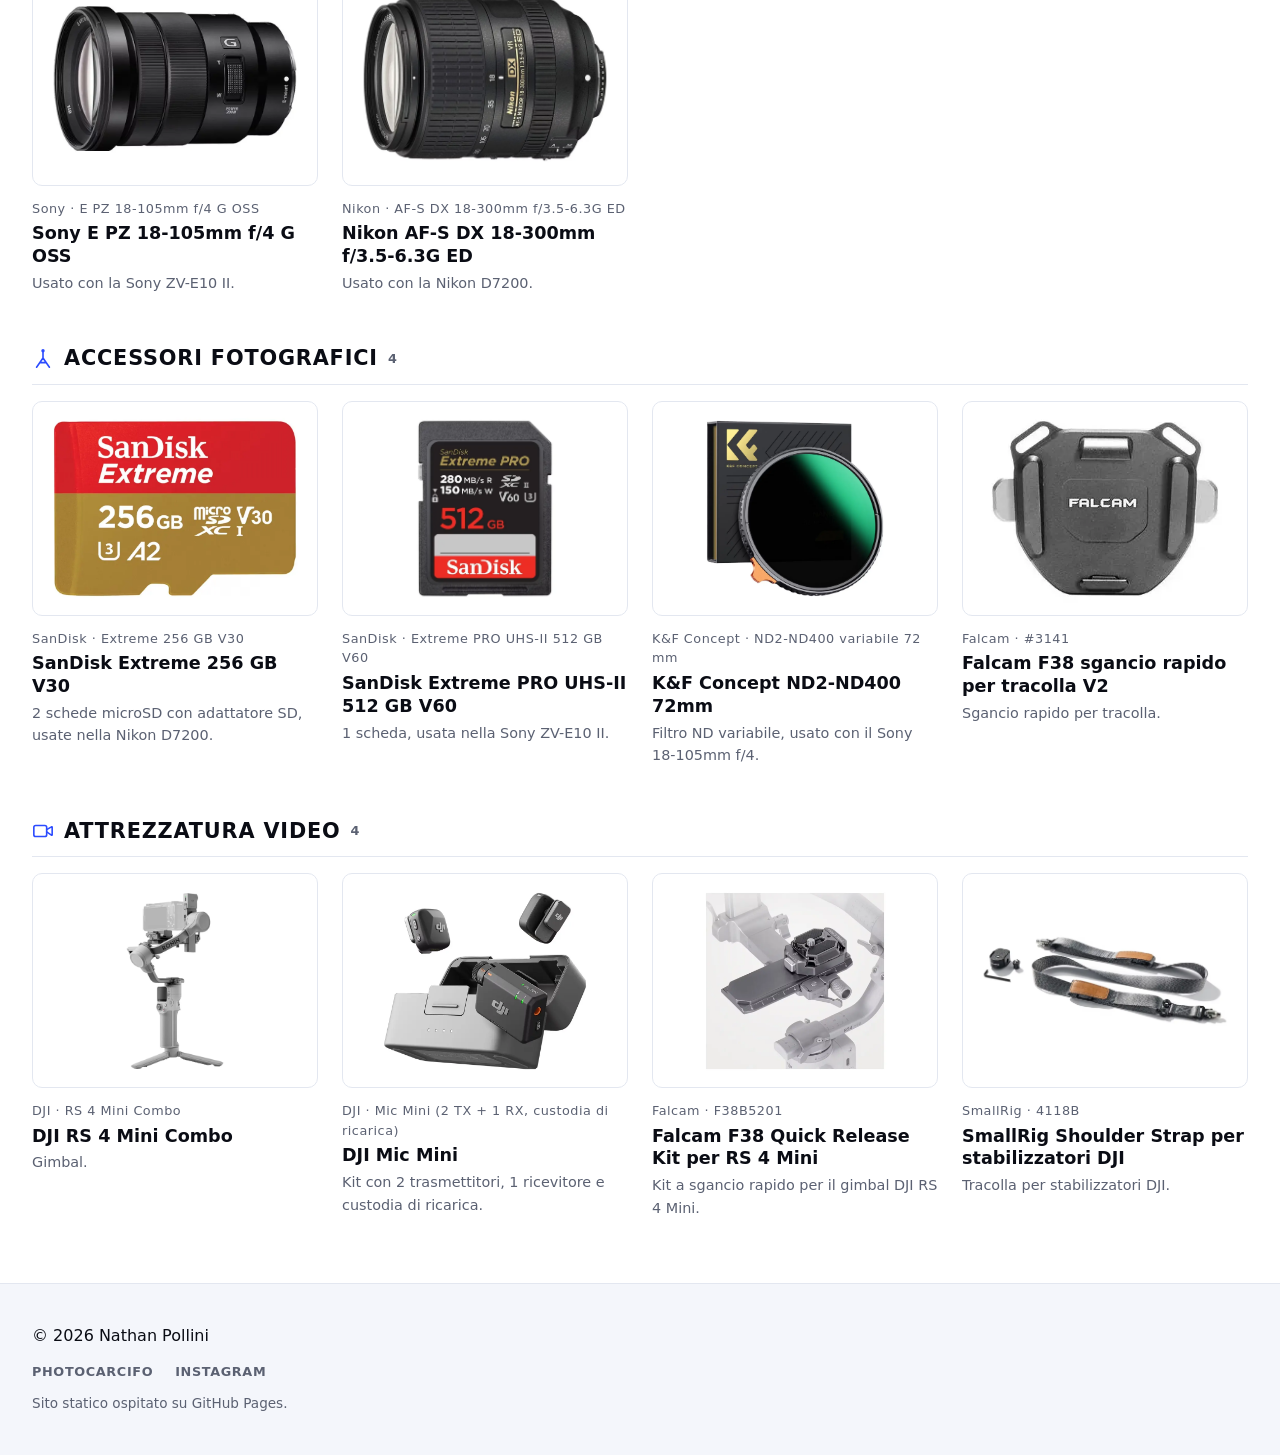
==== commit a5ab7032: "Linktree-style layout, centered link rows, mobile 2-column grid, cache-busted data Co-Authored-By: C" ====
--- a/index.html
+++ b/index.html
@@ -38,8 +38,8 @@
     try { var t = localStorage.getItem('theme'); if (t === 'light' || t === 'dark') document.documentElement.dataset.theme = t; } catch (e) {}
   </script>
   <link rel="preload" href="data/profile.json" as="fetch" crossorigin>
-  <link rel="stylesheet" href="assets/css/style.css?v=20261122b">
-  <script src="assets/js/app.js?v=20261122b" defer></script>
+  <link rel="stylesheet" href="assets/css/style.css?v=20261122e">
+  <script src="assets/js/app.js?v=20261122e" defer></script>
 </head>
 <body>
   <a class="skip" href="#main">Vai al contenuto</a>
@@ -57,22 +57,18 @@
 
   <main id="main">
     <div id="top" class="hero">
-      <div class="container">
+      <div class="container linktree">
         <header class="profile" id="profile">
-          <img id="avatar" class="avatar" src="assets/img/profile.svg" alt="Foto profilo di Nathan Pollini" width="140" height="140" decoding="async">
-          <div>
-            <p id="tagline" class="tagline"></p>
-            <h1 id="name">Nathan Pollini</h1>
-            <p id="bio" class="bio"></p>
-            <ul id="social" class="social" aria-label="Social"></ul>
-          </div>
+          <img id="avatar" class="avatar" src="assets/img/profile.svg" alt="Foto profilo di Nathan Pollini" width="120" height="120" decoding="async">
+          <p id="tagline" class="tagline"></p>
+          <h1 id="name">Nathan Pollini</h1>
+          <p id="bio" class="bio"></p>
+          <ul id="social" class="social" aria-label="Social" hidden></ul>
         </header>
+
+        <section id="featured" class="featured" aria-label="Progetto principale"></section>
+        <div id="links"></div>
       </div>
-    </div>
-
-    <div class="container section">
-      <section id="featured" class="featured" aria-label="Progetto principale"></section>
-      <div id="links"></div>
     </div>
 
     <section id="equipment" class="container" aria-labelledby="equipment-title">
--- a/assets/css/style.css
+++ b/assets/css/style.css
@@ -83,53 +83,50 @@
 .copy-btn:hover { color: var(--ink); }
 .copy-btn.done { color: #008562; }
 
-/* ===== Profilo ===== */
-.hero { padding: clamp(2rem, 6vw, 4rem) 0 clamp(1.5rem, 4vw, 2.5rem); border-bottom: 1px solid var(--line); }
-.profile { display: flex; align-items: center; gap: clamp(1rem, 4vw, 2rem); animation: rise .6s var(--ease) both; }
-.avatar { width: clamp(88px, 18vw, 140px); height: clamp(88px, 18vw, 140px); border-radius: 50%; object-fit: cover; flex: none; border: 1px solid var(--line); }
-.profile h1 { font-size: clamp(1.7rem, 6vw, 3.5rem); line-height: 1.05; letter-spacing: -.01em; text-transform: uppercase; font-weight: 800; margin-top: .3rem; }
+/* ===== Profilo + link in stile Linktree: colonna centrata, righe una sotto l'altra ===== */
+.hero { padding: clamp(1.75rem, 5vw, 3rem) 0 clamp(2rem, 5vw, 3.5rem); border-bottom: 1px solid var(--line); }
+.linktree { max-width: 620px; }
+.profile { display: flex; flex-direction: column; align-items: center; text-align: center; animation: rise .6s var(--ease) both; }
+.avatar { width: 112px; height: 112px; border-radius: 50%; object-fit: cover; border: 1px solid var(--line); box-shadow: 0 0 0 4px var(--bg), 0 0 0 5px var(--line); margin-bottom: 1.1rem; }
 .tagline { font-size: .7rem; letter-spacing: .24em; text-transform: uppercase; color: var(--accent); font-weight: 700; }
-.bio { margin-top: .75rem; color: var(--ink-soft); max-width: 56ch; }
-.social { display: flex; gap: 8px; margin-top: 1rem; flex-wrap: wrap; }
+.profile h1 { font-size: clamp(1.8rem, 7vw, 2.6rem); line-height: 1.05; text-transform: uppercase; font-weight: 800; margin-top: .35rem; }
+.bio { margin-top: .75rem; color: var(--ink-soft); max-width: 44ch; }
+.social { display: flex; gap: 8px; margin-top: 1rem; justify-content: center; flex-wrap: wrap; }
+.social[hidden] { display: none; }
 .social a { display: grid; place-items: center; width: 42px; height: 42px; border-radius: 50%; border: 1px solid var(--line); transition: all .25s var(--ease); }
 .social a:hover { border-color: var(--accent); color: var(--accent); transform: translateY(-2px); }
 .social .icon { width: 20px; height: 20px; }
-@media (max-width: 560px) { .profile { flex-direction: column; align-items: flex-start; } }
-
-/* ===== Photocarcifo in evidenza ===== */
-.section { padding-top: clamp(2rem, 6vw, 3.5rem); }
-.featured { position: relative; animation: rise .6s .1s var(--ease) both; }
-.featured-card { position: relative; display: block; overflow: hidden; padding: clamp(1.4rem, 4vw, 2.5rem); border-radius: 16px; background: var(--bg-dark); color: #fff; transition: transform .35s var(--ease), box-shadow .35s; }
-.featured-card::before { content: ""; position: absolute; inset: -50% -10% auto auto; width: 60%; aspect-ratio: 1; background: radial-gradient(circle, rgba(43, 75, 255, .55), transparent 65%); pointer-events: none; transition: transform .7s var(--ease); }
-.featured-card:hover { transform: translateY(-3px); box-shadow: var(--shadow); }
-.featured-card:hover::before { transform: scale(1.2); }
-.featured-head { position: relative; display: flex; align-items: center; gap: 18px; margin-bottom: 1.5rem; }
-.featured-icon { width: clamp(60px, 12vw, 84px); height: clamp(60px, 12vw, 84px); border-radius: 16px; flex: none; }
-.featured .eyebrow { color: #aebbff; margin-bottom: 2px; }
-.featured h2 { font-size: clamp(1.7rem, 5vw, 2.6rem); text-transform: uppercase; line-height: 1.1; font-weight: 800; }
-.featured p { color: #c9cde0; }
-.featured .btn { position: relative; width: 100%; max-width: 420px; min-height: 54px; font-size: .9rem; background: #fff; color: var(--bg-dark); border-color: transparent; }
-.featured .btn:hover { background: var(--accent); color: #fff; }
+
+/* Photocarcifo: riga principale, stesso blu del sito */
+.featured { position: relative; margin-top: clamp(1.5rem, 4vw, 2rem); animation: rise .6s .1s var(--ease) both; }
+.featured-card { position: relative; display: block; overflow: hidden; padding: 20px; border-radius: 16px; background: linear-gradient(135deg, #2b4bff, #1d36d6); color: #fff; box-shadow: 0 10px 28px rgba(43, 75, 255, .3); transition: transform .3s var(--ease), box-shadow .3s; }
+.featured-card:hover { transform: translateY(-3px); box-shadow: 0 16px 36px rgba(43, 75, 255, .4); }
+.featured-head { display: flex; align-items: center; gap: 16px; margin-bottom: 18px; padding-right: 36px; }
+.featured-icon { width: 64px; height: 64px; border-radius: 14px; flex: none; background: #0a0c14; }
+.featured .eyebrow { color: rgba(255, 255, 255, .75); margin-bottom: 2px; }
+.featured h2 { font-size: clamp(1.5rem, 6vw, 1.9rem); text-transform: uppercase; line-height: 1.1; font-weight: 800; }
+.featured p { color: rgba(255, 255, 255, .85); }
+.featured .btn { width: 100%; min-height: 52px; background: #fff; color: #1d36d6; border-color: transparent; box-shadow: none; }
+.featured .btn:hover { background: #0a0c14; color: #fff; }
 .featured .btn .icon { transition: transform .25s var(--ease); }
 .featured-card:hover .btn .icon { transform: translateX(4px); }
-.featured > .copy-btn { position: absolute; top: 12px; right: 12px; z-index: 2; color: #c9cde0; }
-.featured > .copy-btn:hover { background: rgba(255, 255, 255, .12); color: #fff; }
-
-/* ===== Link ===== */
-.group { margin-top: clamp(1.5rem, 4vw, 2.5rem); }
-.group h2, .section-head h2 { font-size: clamp(1.5rem, 4vw, 2.6rem); text-transform: uppercase; line-height: 1.1; font-weight: 800; letter-spacing: -.01em; }
-.group h2 { font-size: 1.1rem; margin-bottom: 1rem; letter-spacing: .02em; }
-.link-list { display: grid; gap: 12px; grid-template-columns: repeat(auto-fill, minmax(min(100%, 320px), 1fr)); }
-.link-card { position: relative; display: flex; align-items: center; border-radius: var(--radius); background: var(--bg); border: 1px solid var(--line); transition: transform .25s var(--ease), border-color .2s, box-shadow .25s; }
-.link-card:hover { transform: translateY(-2px); border-color: var(--ink); box-shadow: var(--shadow); }
-.link-main { display: flex; align-items: center; gap: 14px; flex: 1; min-width: 0; padding: 14px 6px 14px 14px; min-height: 68px; border-radius: var(--radius); }
-.link-ico { display: grid; place-items: center; width: 44px; height: 44px; border-radius: var(--radius); background: var(--bg-soft); color: var(--accent); flex: none; transition: background .25s, color .25s; }
-.link-ico img { width: 44px; height: 44px; border-radius: var(--radius); object-fit: cover; }
+.featured > .copy-btn { position: absolute; top: 10px; right: 10px; z-index: 2; color: rgba(255, 255, 255, .8); }
+.featured > .copy-btn:hover { background: rgba(255, 255, 255, .18); color: #fff; }
+
+/* Righe di link */
+.group { margin-top: 12px; }
+.group h2 { font-size: .75rem; letter-spacing: .24em; text-transform: uppercase; color: var(--ink-soft); font-weight: 600; margin: 1.5rem 0 .75rem; }
+.link-list { display: grid; gap: 12px; grid-template-columns: minmax(0, 1fr); }
+.link-card { min-width: 0; position: relative; display: flex; align-items: center; border-radius: 14px; background: var(--bg); border: 1px solid var(--line); transition: transform .25s var(--ease), border-color .2s, box-shadow .25s; }
+.link-card:hover { transform: translateY(-2px); border-color: var(--accent); box-shadow: var(--shadow); }
+.link-main { display: flex; align-items: center; gap: 14px; flex: 1; min-width: 0; padding: 14px 6px 14px 14px; min-height: 72px; border-radius: 14px; }
+.link-ico { display: grid; place-items: center; width: 46px; height: 46px; border-radius: 12px; background: var(--bg-soft); color: var(--accent); flex: none; transition: background .25s, color .25s; }
+.link-ico img { width: 46px; height: 46px; border-radius: 12px; object-fit: cover; }
 .link-card:hover .link-ico { background: var(--accent); color: var(--accent-ink); }
 .link-ico .icon { width: 22px; height: 22px; }
 .link-text { min-width: 0; display: block; }
-.link-text strong { display: block; font-weight: 700; }
-.link-text > span { display: block; color: var(--ink-soft); font-size: .9rem; overflow: hidden; text-overflow: ellipsis; white-space: nowrap; }
+.link-text strong { display: block; font-weight: 700; font-size: 1.02rem; }
+.link-text > span { display: block; color: var(--ink-soft); font-size: .88rem; overflow: hidden; text-overflow: ellipsis; white-space: nowrap; }
 .link-card .copy-btn { margin-right: 8px; }
 .tag { display: inline-block; font-size: .65rem; letter-spacing: .08em; text-transform: uppercase; font-weight: 700; padding: 2px 8px; border-radius: 999px; background: #fff4d6; color: #8a5a00; vertical-align: middle; margin-left: 6px; }
 
@@ -219,6 +216,14 @@
 .nf h1 { font-size: clamp(4rem, 22vw, 8rem); line-height: 1; letter-spacing: -.04em; color: var(--accent); font-weight: 800; }
 .nf p { color: var(--ink-soft); margin: 8px 0 24px; }
 
+@media (max-width: 560px) {
+  .grid { grid-template-columns: repeat(2, minmax(0, 1fr)); gap: 12px; }
+  .toolbar { position: static; padding: 6px 0; }
+  .thumb img { padding: 6%; }
+  .product h3 { font-size: .92rem; }
+  .p-desc { -webkit-line-clamp: 2; font-size: .82rem; }
+  .brand { font-size: .72rem; }
+}
 @media (max-width: 520px) { .pd-body { padding: 18px 18px 22px; } .pd-image { aspect-ratio: 16 / 10; max-height: 30dvh; } .toolbar { top: var(--header-h); } }
 @media (prefers-reduced-motion: reduce) {
   *, *::before, *::after { animation-duration: .01ms !important; animation-delay: 0s !important; transition-duration: .01ms !important; scroll-behavior: auto !important; }
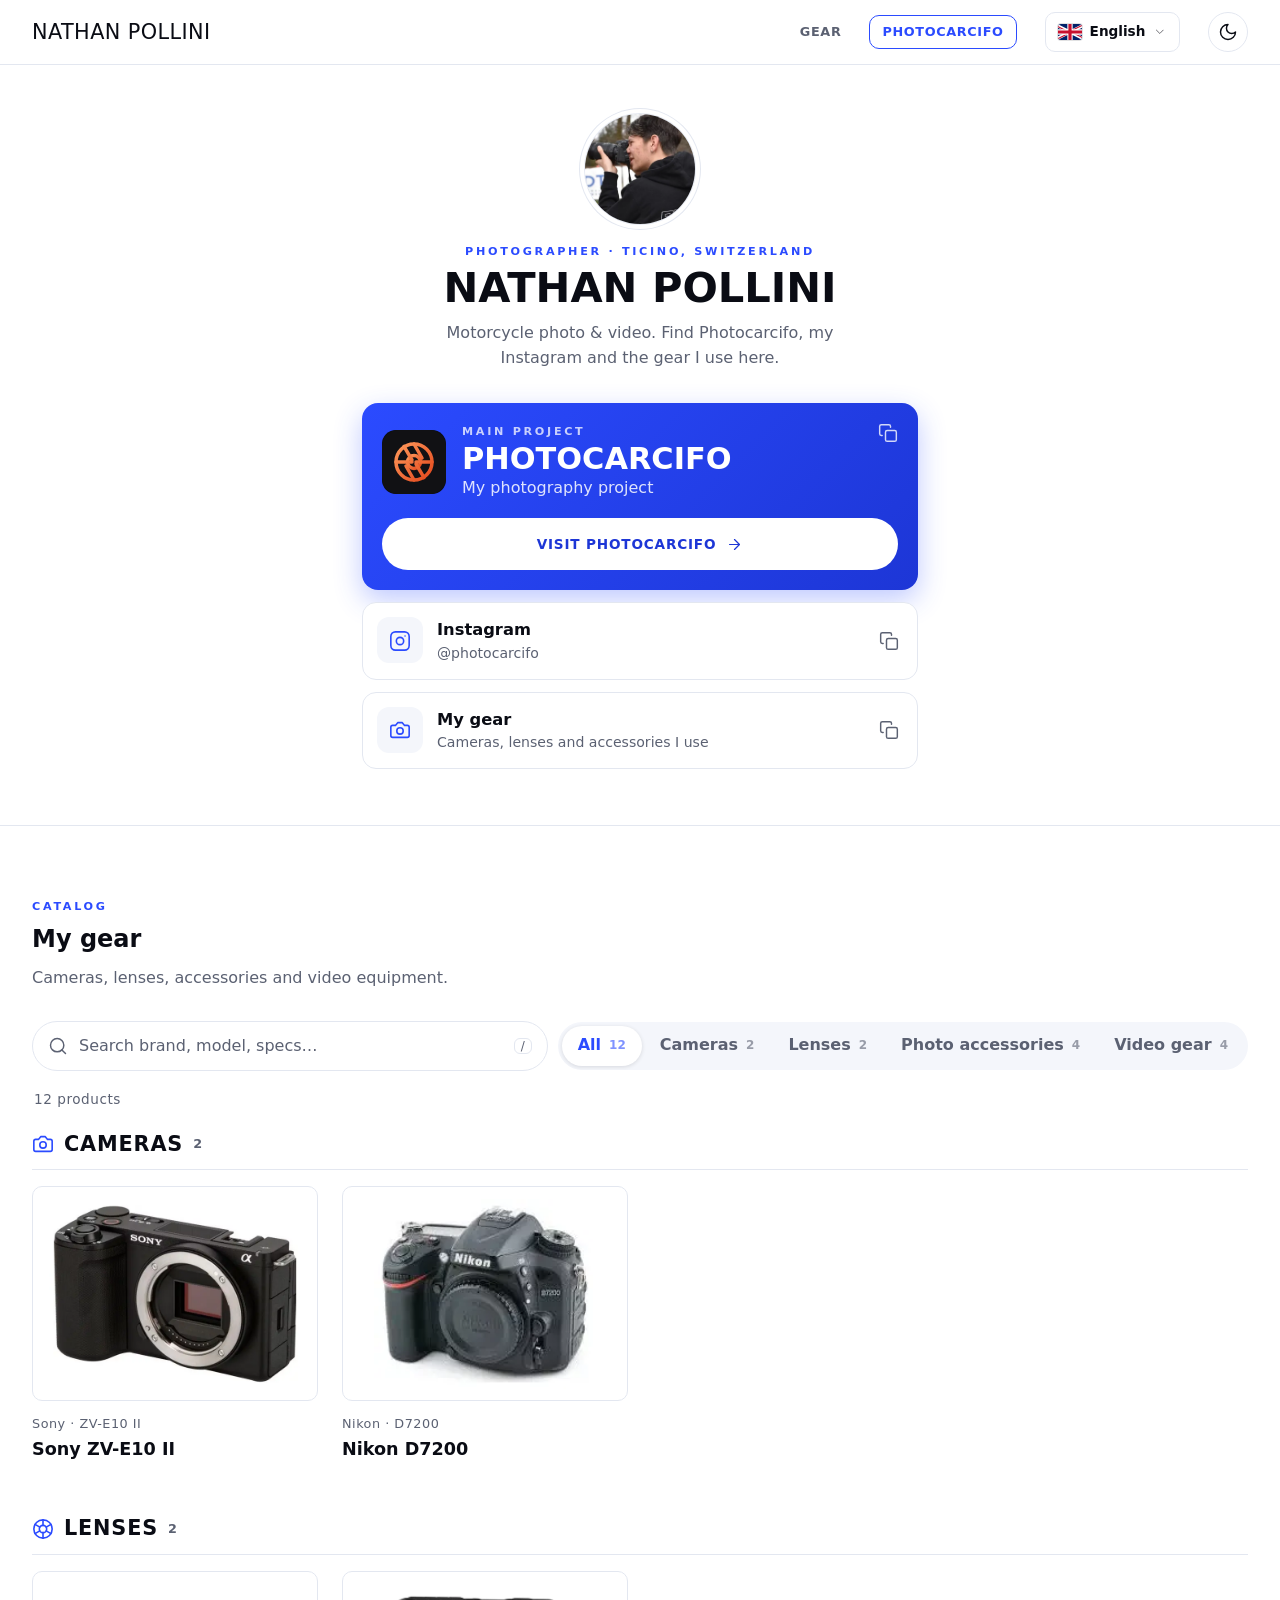
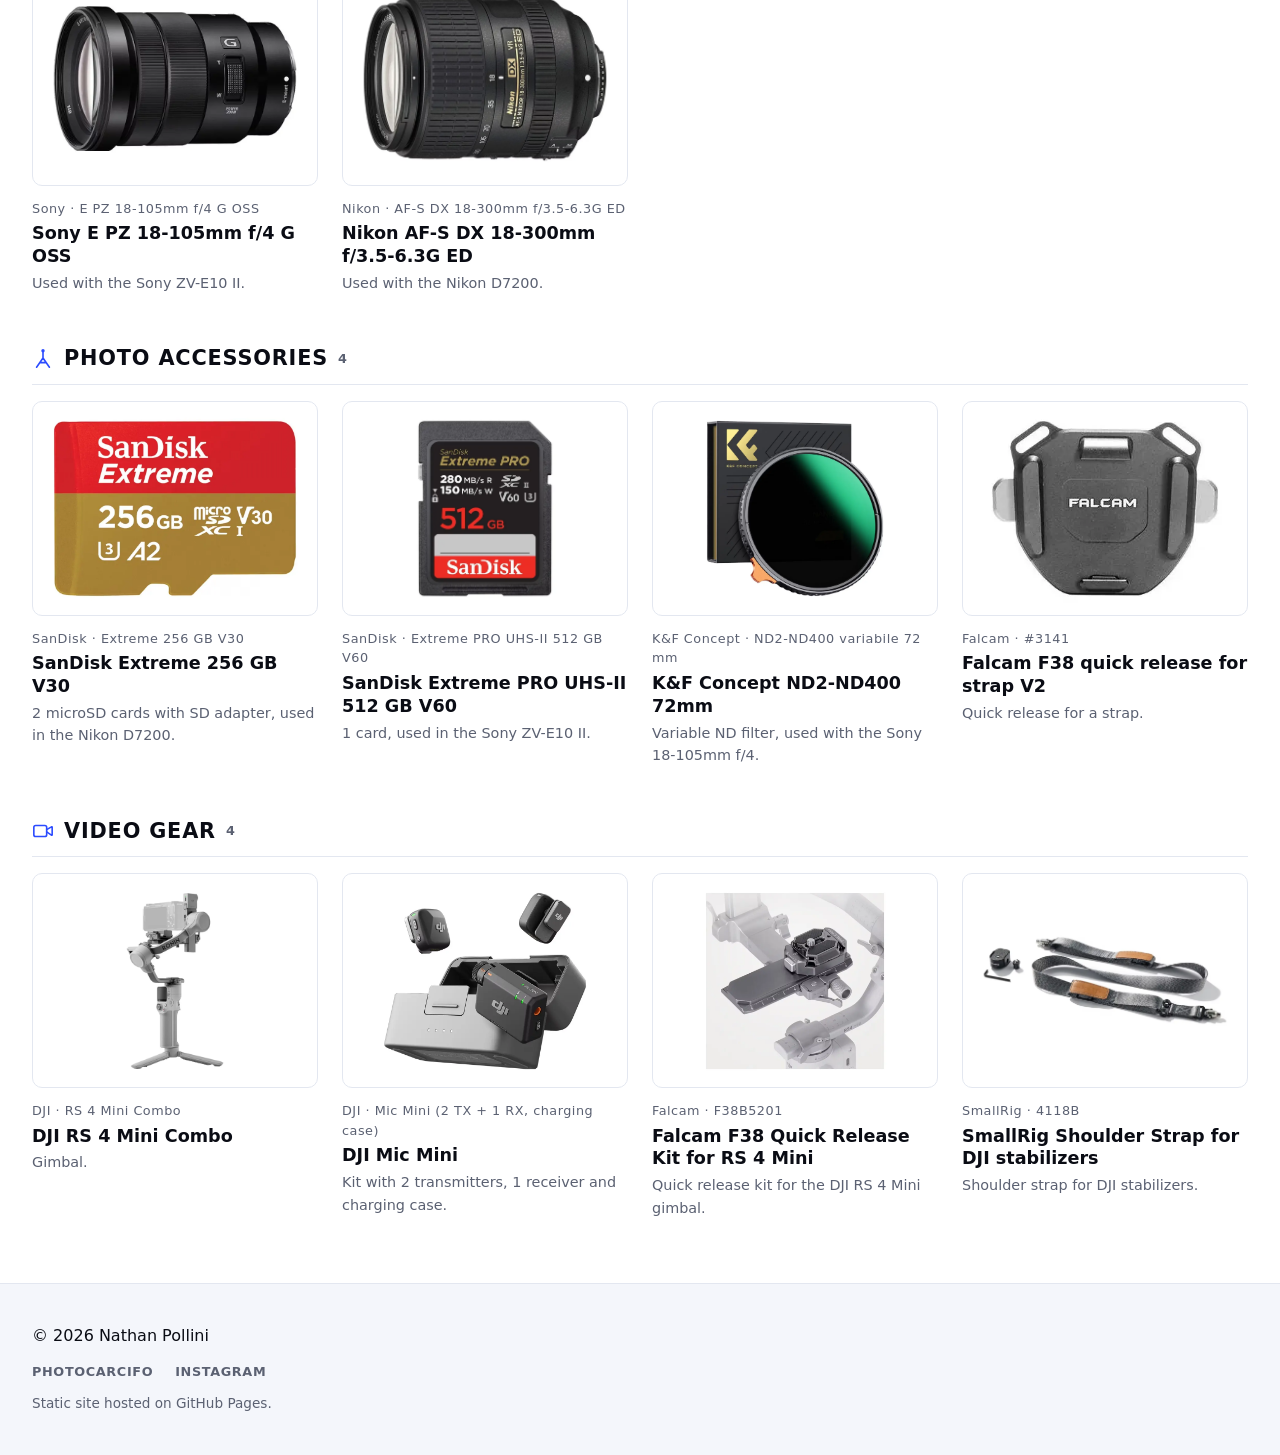
==== commit 7bff1a5b: "New profile photo; add IT/EN/FR/DE/ES with auto-detection and language menu Co-Authored-By: Claude S" ====
--- a/index.html
+++ b/index.html
@@ -35,21 +35,26 @@
 
   <script>
     /* Applica il tema salvato prima del rendering per evitare lampeggiamenti. Default: chiaro. */
-    try { var t = localStorage.getItem('theme'); if (t === 'light' || t === 'dark') document.documentElement.dataset.theme = t; } catch (e) {}
+    try { var savedTheme = localStorage.getItem('theme'); if (savedTheme === 'light' || savedTheme === 'dark') document.documentElement.dataset.theme = savedTheme; } catch (e) {}
   </script>
   <link rel="preload" href="data/profile.json" as="fetch" crossorigin>
-  <link rel="stylesheet" href="assets/css/style.css?v=20261122e">
-  <script src="assets/js/app.js?v=20261122e" defer></script>
+  <link rel="stylesheet" href="assets/css/style.css?v=20261122g">
+  <script src="assets/js/i18n.js?v=20261122g" defer></script>
+  <script src="assets/js/app.js?v=20261122g" defer></script>
 </head>
 <body>
-  <a class="skip" href="#main">Vai al contenuto</a>
+  <a class="skip" href="#main" data-i18n="skip">Vai al contenuto</a>
 
   <header class="site-header">
     <div class="container">
       <a class="logo" href="#top" aria-label="Nathan Pollini · Gear">Nathan Pollini</a>
-      <nav class="nav" aria-label="Navigazione principale">
-        <a class="hide-sm" href="#equipment">Attrezzatura</a>
+      <nav class="nav" aria-label="Navigazione principale" data-i18n-attr="aria-label:nav_label">
+        <a class="hide-sm" href="#equipment" data-i18n="nav_gear">Attrezzatura</a>
         <a class="nav-cta" href="https://photocarcifo.ch" target="_blank" rel="noopener noreferrer">Photocarcifo</a>
+        <div class="lang">
+          <button id="lang-btn" class="lang-btn" type="button" aria-haspopup="true" aria-expanded="false"></button>
+          <ul id="lang-menu" class="lang-menu" hidden></ul>
+        </div>
         <button id="theme-toggle" class="icon-btn theme-toggle" type="button" aria-label="Passa al tema scuro" title="Cambia tema"></button>
       </nav>
     </div>
@@ -59,7 +64,7 @@
     <div id="top" class="hero">
       <div class="container linktree">
         <header class="profile" id="profile">
-          <img id="avatar" class="avatar" src="assets/img/profile.svg" alt="Foto profilo di Nathan Pollini" width="120" height="120" decoding="async">
+          <img id="avatar" class="avatar" src="assets/img/profile.webp" alt="Foto profilo di Nathan Pollini" width="120" height="120" decoding="async">
           <p id="tagline" class="tagline"></p>
           <h1 id="name">Nathan Pollini</h1>
           <p id="bio" class="bio"></p>
@@ -73,18 +78,18 @@
 
     <section id="equipment" class="container" aria-labelledby="equipment-title">
       <div class="section-head">
-        <span class="eyebrow blue">Catalogo</span>
-        <h2 id="equipment-title">La mia attrezzatura</h2>
-        <p class="muted">Fotocamere, obiettivi, accessori e attrezzatura video.</p>
+        <span class="eyebrow blue" data-i18n="catalog">Catalogo</span>
+        <h2 id="equipment-title" data-i18n="gear_title">La mia attrezzatura</h2>
+        <p class="muted" data-i18n="gear_sub">Fotocamere, obiettivi, accessori e attrezzatura video.</p>
       </div>
 
       <div class="toolbar" role="search">
         <div class="search">
           <svg class="icon" viewBox="0 0 24 24" fill="none" stroke="currentColor" stroke-width="1.75" stroke-linecap="round" aria-hidden="true"><circle cx="11" cy="11" r="8"/><path d="m21 21-4.3-4.3"/></svg>
-          <input id="search" type="search" placeholder="Cerca marca, modello, specifiche…" aria-label="Cerca nell'attrezzatura" autocomplete="off" spellcheck="false">
+          <input id="search" type="search" placeholder="Cerca marca, modello, specifiche…" aria-label="Cerca nell'attrezzatura" data-i18n-attr="placeholder:search_ph;aria-label:search_label" autocomplete="off" spellcheck="false">
           <kbd aria-hidden="true">/</kbd>
         </div>
-        <div id="chips" class="chips" role="group" aria-label="Filtra per categoria"></div>
+        <div id="chips" class="chips" role="group" aria-label="Filtra per categoria" data-i18n-attr="aria-label:cat_filter"></div>
       </div>
       <p id="count" class="muted count" role="status" aria-live="polite"></p>
       <div id="catalog"></div>
--- a/assets/css/style.css
+++ b/assets/css/style.css
@@ -228,3 +228,20 @@
 @media (prefers-reduced-motion: reduce) {
   *, *::before, *::after { animation-duration: .01ms !important; animation-delay: 0s !important; transition-duration: .01ms !important; scroll-behavior: auto !important; }
 }
+
+/* ===== Lingua ===== */
+.lang { position: relative; }
+.lang-btn { display: inline-flex; align-items: center; gap: 8px; height: 40px; padding: 0 12px; border: 1px solid var(--line); border-radius: var(--radius); background: var(--bg); font-size: .85rem; font-weight: 600; transition: border-color .2s, background .2s; }
+.lang-btn:hover { border-color: var(--ink-soft); background: var(--bg-soft); }
+.lang-btn img, .lang-opt img { width: 24px; height: 16px; border-radius: 3px; object-fit: cover; box-shadow: 0 0 0 1px rgba(10, 12, 20, .12); }
+.lang-btn .icon { width: 1em; height: 1em; opacity: .6; }
+.lang-menu { position: absolute; right: 0; top: calc(100% + 8px); z-index: 80; min-width: 210px; padding: 8px; border: 1px solid var(--line); border-radius: 12px; background: var(--bg); box-shadow: var(--shadow); animation: pop .2s var(--ease); }
+.lang-menu[hidden] { display: none; }
+.lang-head { padding: 8px 10px 6px; font-size: .68rem; letter-spacing: .24em; text-transform: uppercase; color: var(--ink-soft); font-weight: 700; }
+.lang-opt { display: flex; align-items: center; gap: 12px; width: 100%; padding: 10px; border: 0; border-radius: 8px; background: transparent; text-align: left; font-weight: 600; color: var(--ink-soft); transition: background .15s, color .15s; }
+.lang-opt:hover { background: var(--bg-soft); color: var(--ink); }
+.lang-opt[aria-current="true"] { background: var(--bg-soft); color: var(--ink); }
+.lang-opt span { flex: 1; }
+.lang-opt .icon { width: 1.1em; height: 1.1em; }
+.avatar { object-position: center 30%; }
+@media (max-width: 560px) { .lang-name, .lang-btn .icon { display: none; } .lang-btn { padding: 0 10px; } .nav a.nav-cta { display: none; } }
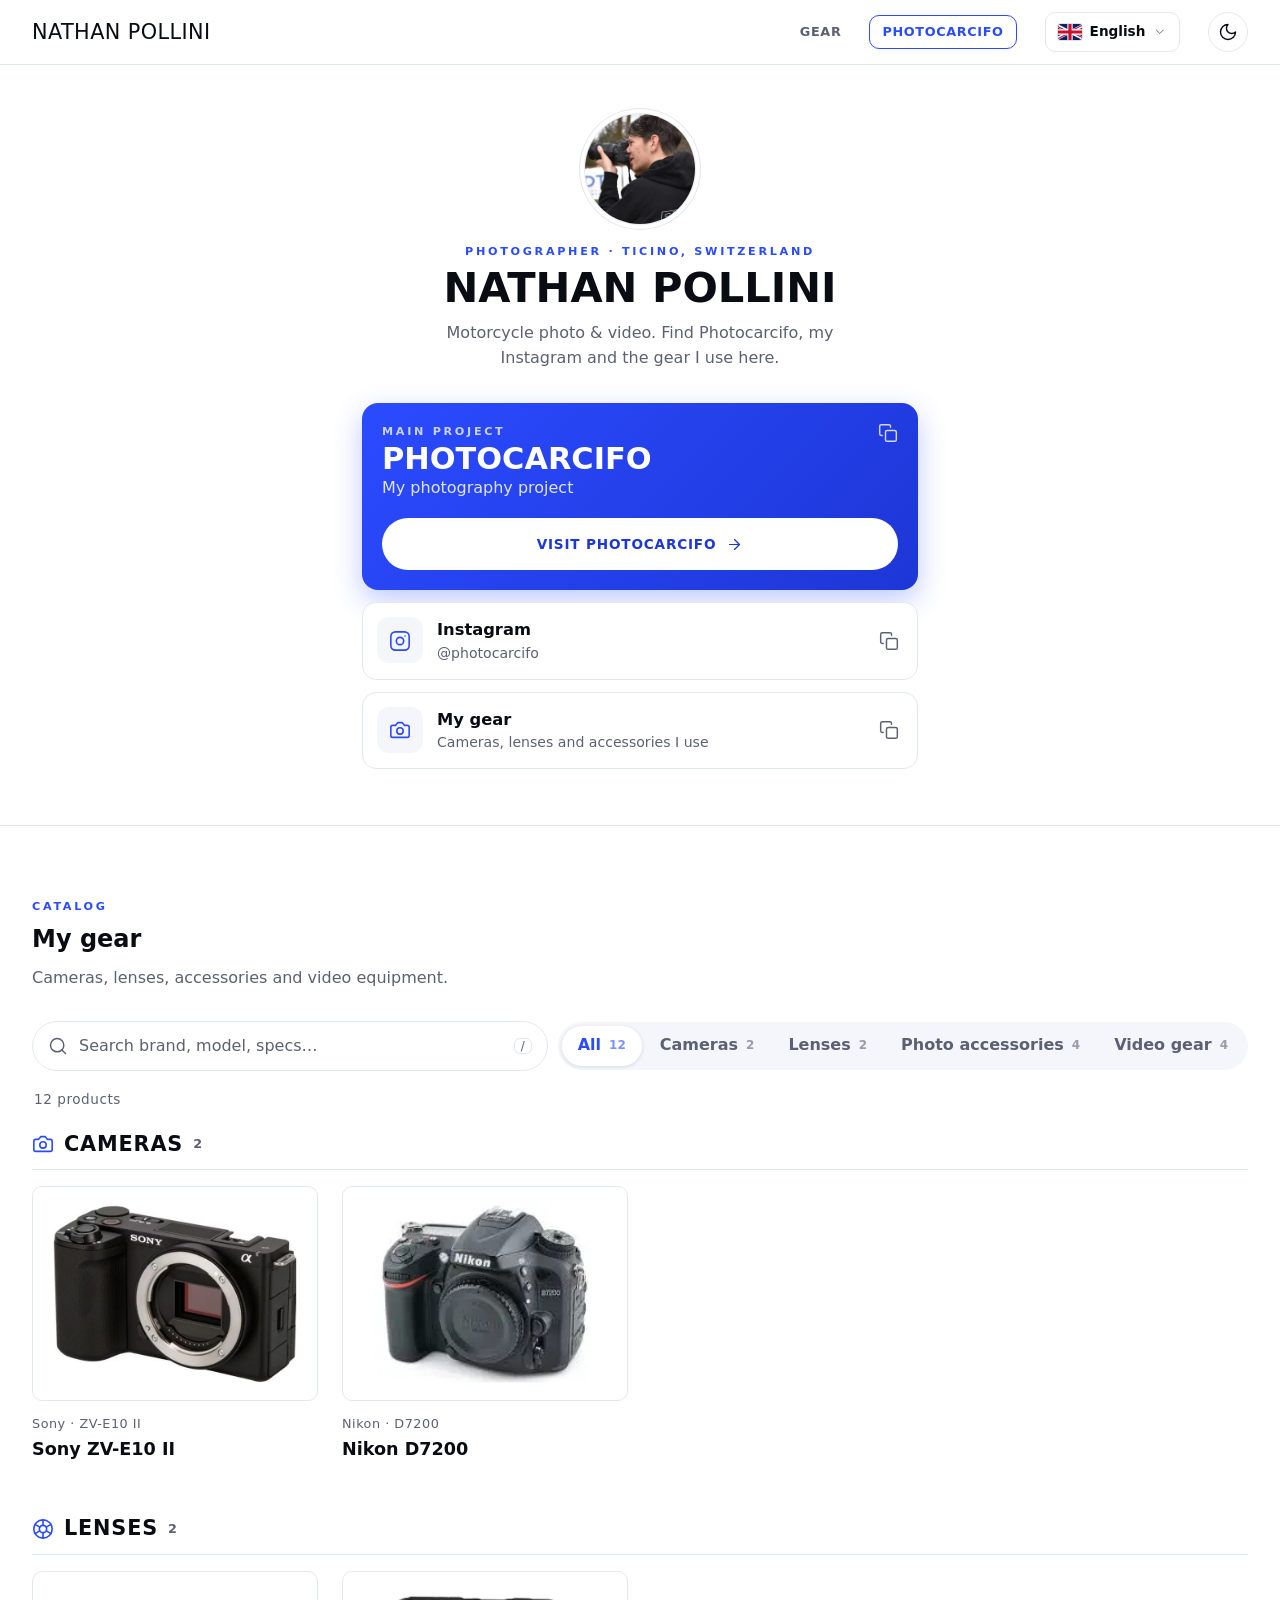
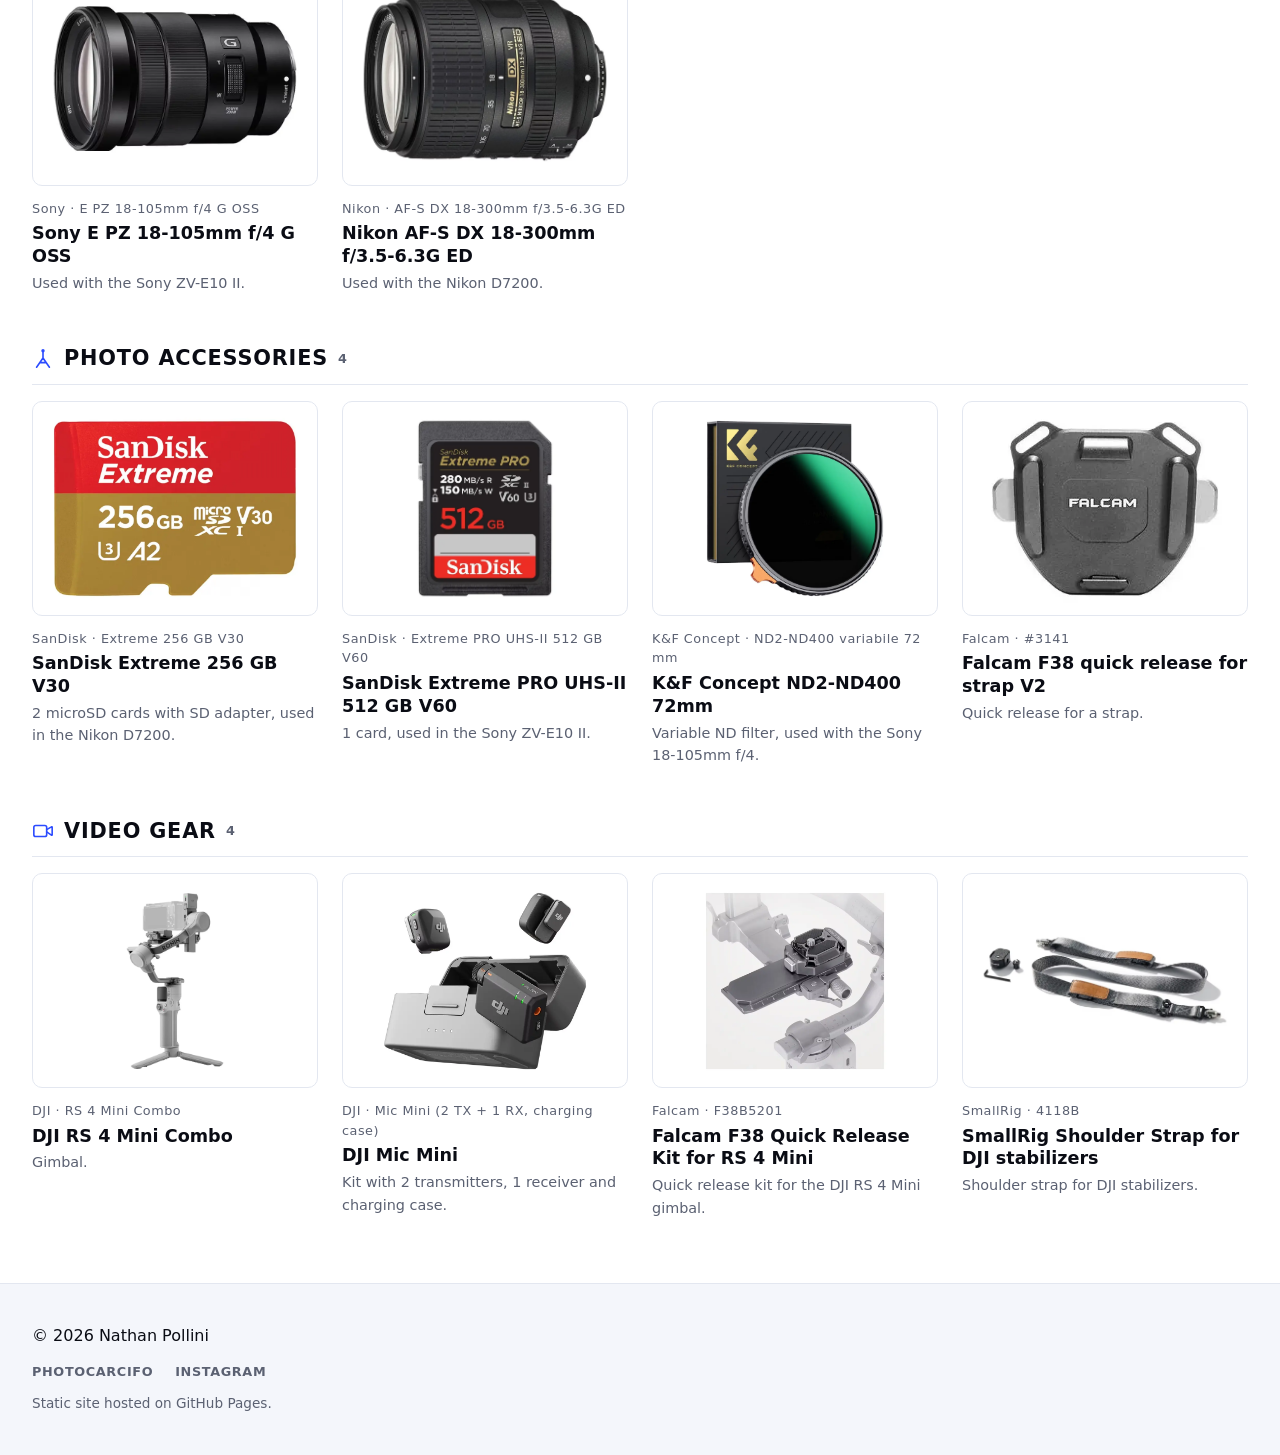
==== commit aee606b6: "Remove logo from Photocarcifo card Co-Authored-By: Claude Sonnet 5.5 <noreply@anthropic.com> Claude-" ====
--- a/index.html
+++ b/index.html
@@ -38,9 +38,9 @@
     try { var savedTheme = localStorage.getItem('theme'); if (savedTheme === 'light' || savedTheme === 'dark') document.documentElement.dataset.theme = savedTheme; } catch (e) {}
   </script>
   <link rel="preload" href="data/profile.json" as="fetch" crossorigin>
-  <link rel="stylesheet" href="assets/css/style.css?v=20261122g">
-  <script src="assets/js/i18n.js?v=20261122g" defer></script>
-  <script src="assets/js/app.js?v=20261122g" defer></script>
+  <link rel="stylesheet" href="assets/css/style.css?v=20261122h">
+  <script src="assets/js/i18n.js?v=20261122h" defer></script>
+  <script src="assets/js/app.js?v=20261122h" defer></script>
 </head>
 <body>
   <a class="skip" href="#main" data-i18n="skip">Vai al contenuto</a>
